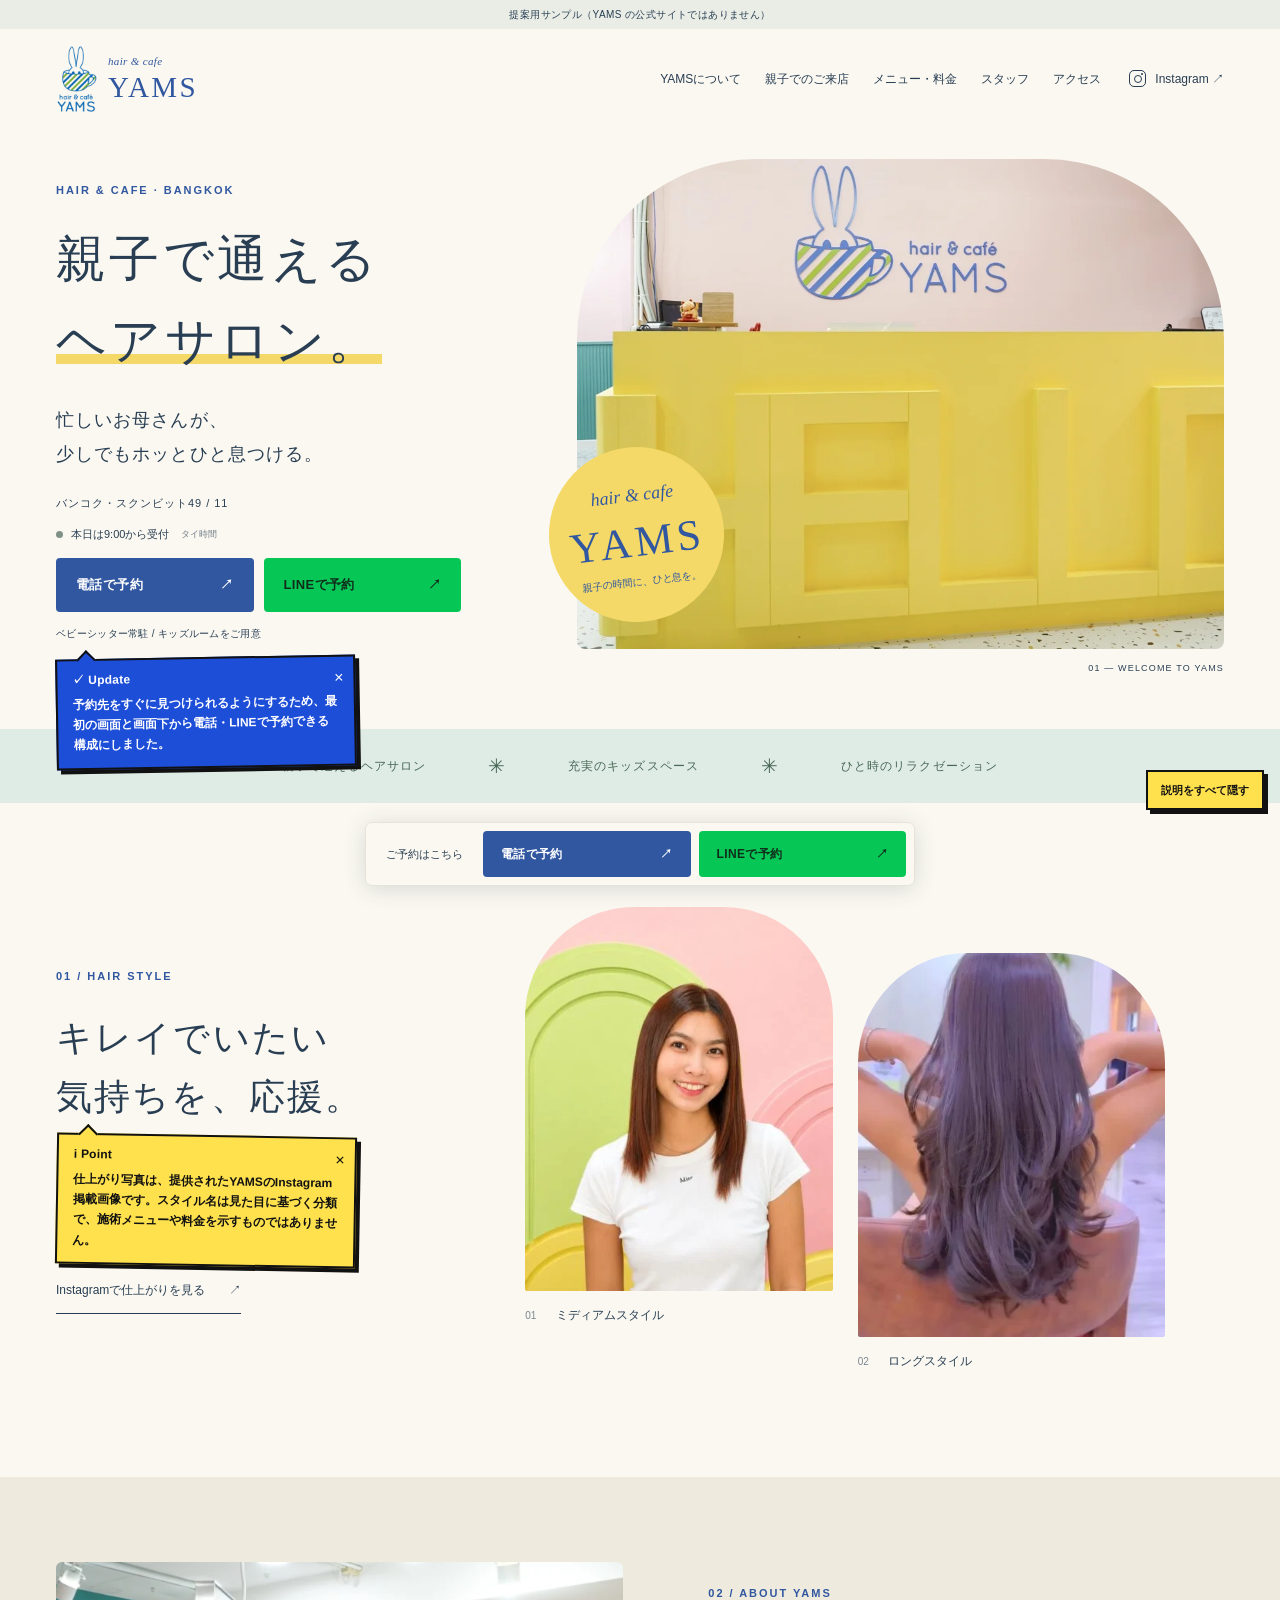
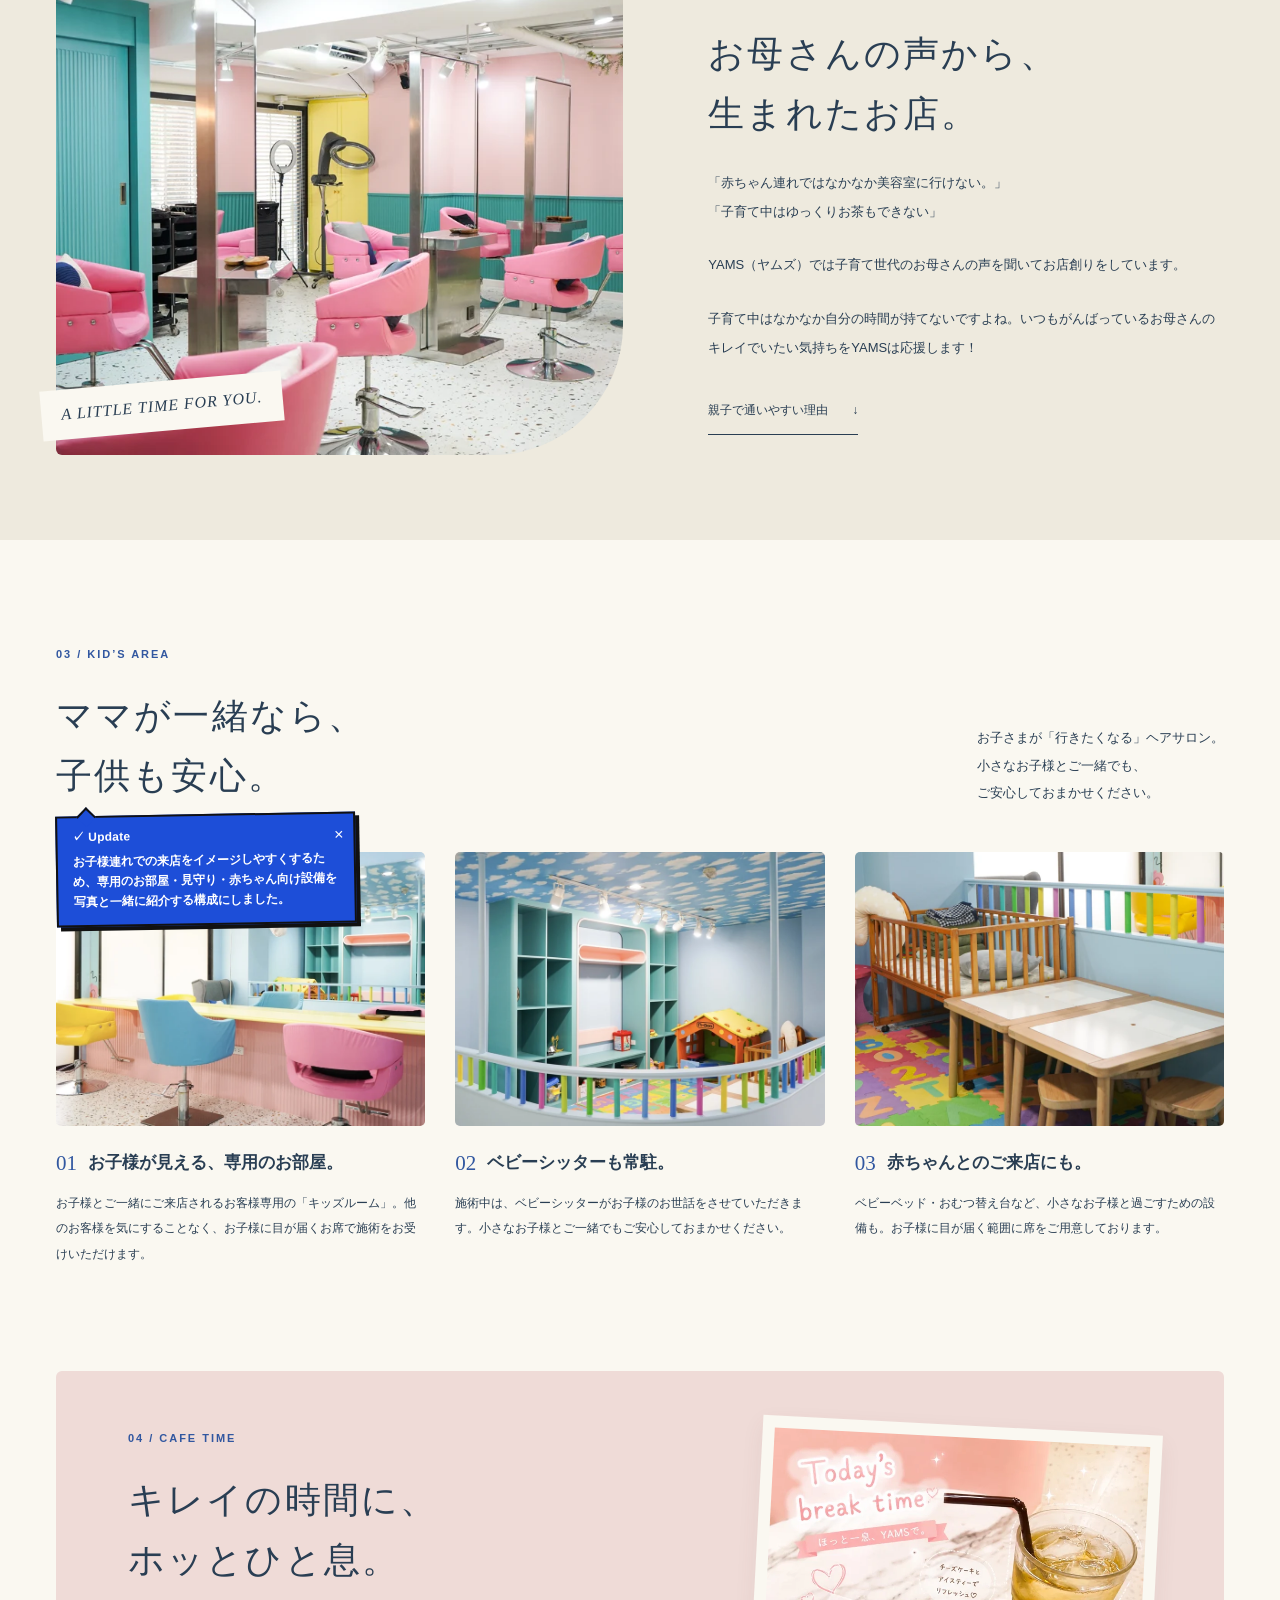
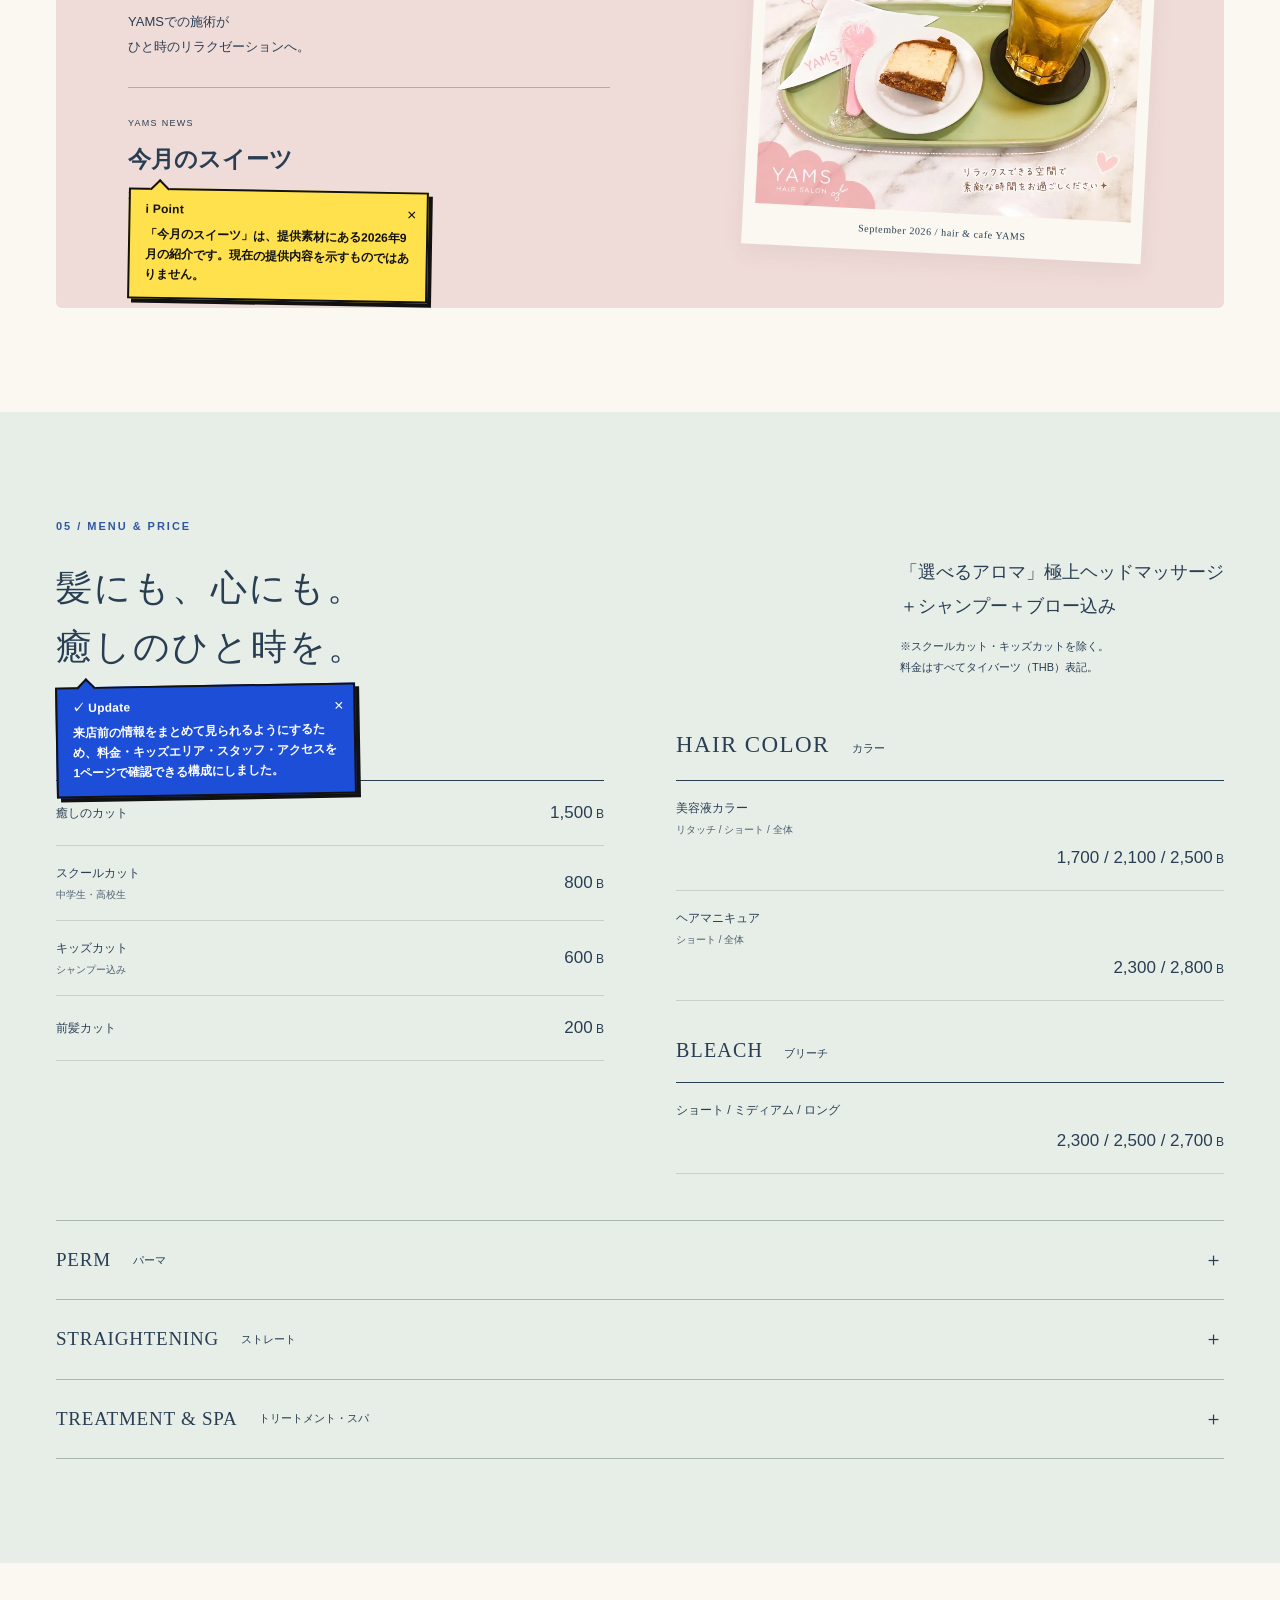
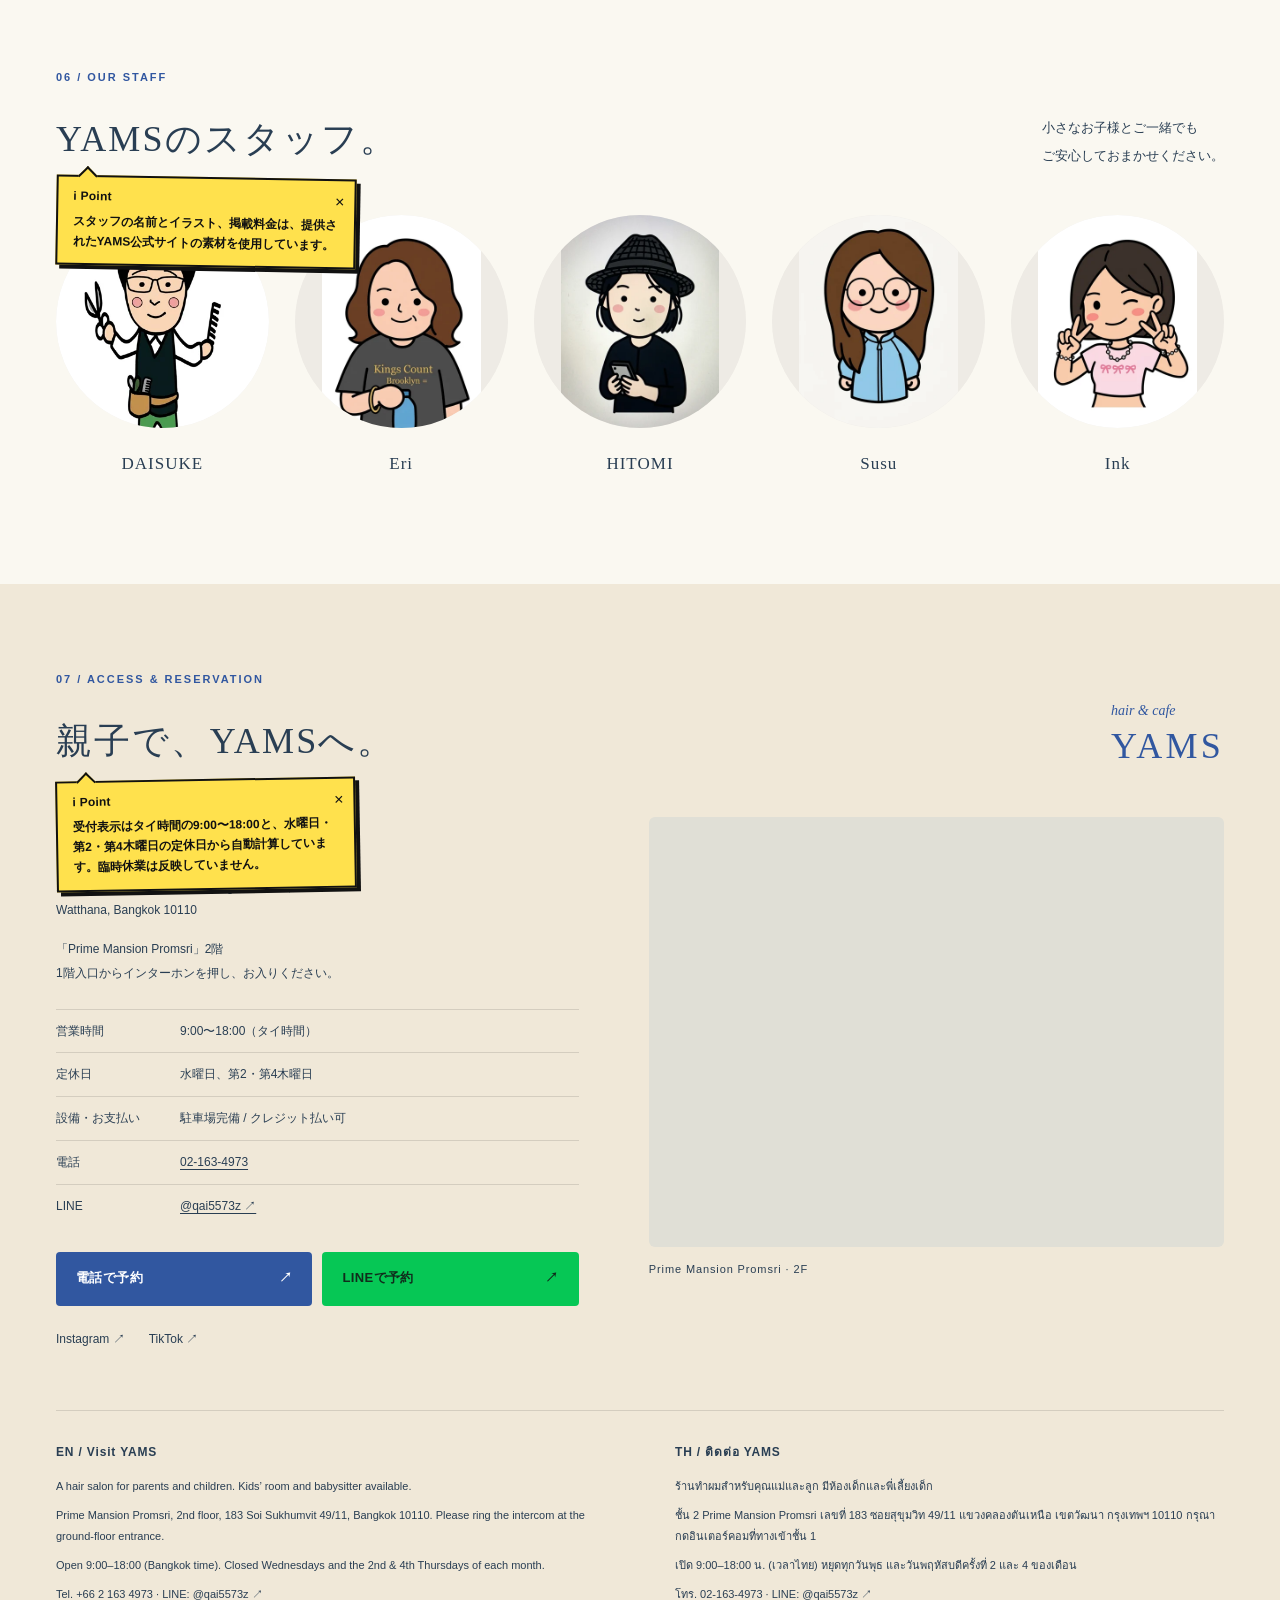
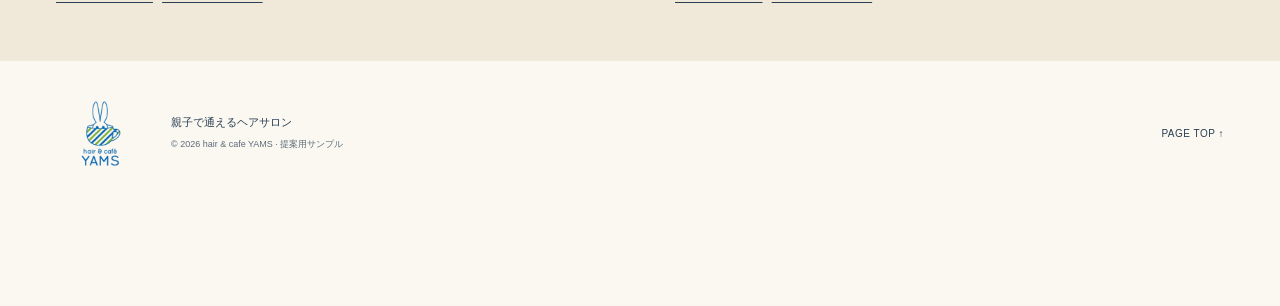
==== yams/index.html @ 8a2b2a79 "サロンサイトのサンプル（BELL・YAMS・Rapi-rabi） Co-Authored-By: Claude Opus 5.5 <noreply@anthropic.com>" ====
<!doctype html>
<html lang="ja">
<head>
  <meta charset="utf-8">
  <meta name="viewport" content="width=device-width, initial-scale=1">
  <meta name="robots" content="noindex, nofollow">
  <meta name="description" content="バンコクの親子で通えるヘアサロン YAMS。キッズルーム、ベビーシッター、ヘアメニューと料金をご紹介する提案用サンプルです。">
  <meta name="theme-color" content="#faf8f1">
  <title>hair & cafe YAMS｜親子で通えるヘアサロン・バンコク</title>
  <link rel="stylesheet" href="css/style.css">
  <script src="js/main.js" defer></script>
  <script type="application/ld+json">
  {"@context":"https://schema.org","@type":"HairSalon","name":"hair & cafe YAMS","url":"https://yamshair.com/","telephone":"+66-2-163-4973","address":{"@type":"PostalAddress","streetAddress":"183 Soi Sukhumvit 49/11","addressLocality":"Khlong Tan Nuea, Watthana","addressRegion":"Bangkok","postalCode":"10110","addressCountry":"TH"},"openingHoursSpecification":[{"@type":"OpeningHoursSpecification","dayOfWeek":["Monday","Tuesday","Thursday","Friday","Saturday","Sunday"],"opens":"09:00","closes":"18:00"}],"description":"親子で通えるヘアサロン。水曜日と第2・第4木曜日は定休日。営業時間はタイ時間。","sameAs":["https://www.instagram.com/yamshair/","https://www.tiktok.com/@yamshair"]}
  </script>
</head>
<body>
  <a class="skip-link" href="#main">本文へスキップ</a>
  <div class="sample-banner">提案用サンプル（YAMS の公式サイトではありません）</div>
  <header class="header wrap">
    <a class="brand" href="#top" aria-label="YAMS ページの先頭へ"><img src="img/logo.webp" alt="" width="120" height="190"><span class="wordmark"><small>hair & cafe</small>YAMS</span></a>
    <nav class="desktop-nav" aria-label="メインナビゲーション">
      <a href="#concept">YAMSについて</a><a href="#kids">親子でのご来店</a><a href="#menu">メニュー・料金</a><a href="#staff">スタッフ</a><a href="#access">アクセス</a>
    </nav>
    <a class="instagram header-social" href="https://www.instagram.com/yamshair/" target="_blank" rel="noopener noreferrer"><span class="ig-icon" aria-hidden="true"></span><span>Instagram ↗</span></a>
    <button class="nav-toggle" type="button" aria-expanded="false" aria-controls="mobile-nav">メニュー <span aria-hidden="true">＋</span></button>
    <nav id="mobile-nav" class="mobile-nav" aria-label="モバイルナビゲーション" hidden>
      <a href="#styles">仕上がり</a><a href="#concept">YAMSについて</a><a href="#kids">親子でのご来店</a><a href="#menu">メニュー・料金</a><a href="#staff">スタッフ</a><a href="#access">アクセス</a>
    </nav>
  </header>
  <main id="main">
    <section id="top" class="hero wrap">
      <div class="hero-copy">
        <p class="eyebrow">HAIR & CAFE · BANGKOK</p>
        <h1>親子で通える<br><span>ヘアサロン。</span></h1>
        <p class="hero-lead">忙しいお母さんが、<br>少しでもホッとひと息つける。</p>
        <p class="hero-location">バンコク・スクンビット49 / 11</p>
        <div class="status" aria-live="polite"><span class="status-dot" aria-hidden="true"></span><span data-status>9:00–18:00（タイ時間）</span><small>タイ時間</small></div>
        <div class="booking hero-booking" id="hero-booking">
          <a class="button phone" href="tel:+6621634973"><span>電話で予約</span><span aria-hidden="true">↗</span></a>
          <a class="button line" href="https://line.me/R/ti/p/%40qai5573z" target="_blank" rel="noopener noreferrer"><span>LINEで予約</span><span aria-hidden="true">↗</span></a>
        </div>
        <p class="hero-small">ベビーシッター常駐 / キッズルームをご用意</p>
      </div>
      <div class="hero-visual">
        <img src="img/hero.webp" alt="黄色いカウンターとピンク、ミント色の店内。hair & cafe YAMSの受付" width="1400" height="764" fetchpriority="high">
        <div class="hero-caption"><span>hair & cafe</span><strong>YAMS</strong><span>親子の時間に、ひと息を。</span></div>
        <span class="photo-index">01 — WELCOME TO YAMS</span>
      </div>
    </section>
    <div class="intro-strip"><span>親子で通えるヘアサロン</span><i aria-hidden="true">✳</i><span>充実のキッズスペース</span><i aria-hidden="true">✳</i><span>ひと時のリラクゼーション</span></div>

    <section id="styles" class="section wrap styles-section">
      <div class="section-intro">
        <p class="eyebrow">01 / HAIR STYLE</p>
        <h2 id="styles-title">キレイでいたい<br>気持ちを、応援。</h2>
        <p>デザインだけではなく、<br>日々の過ごしやすさを考えた<br>ヘアスタイルをご提案いたします。</p>
        <a class="text-link" href="https://www.instagram.com/yamshair/" target="_blank" rel="noopener noreferrer">Instagramで仕上がりを見る <span>↗</span></a>
      </div>
      <div class="style-gallery">
        <figure><img src="img/style-medium.webp" alt="肩下までのストレートヘアの仕上がり" width="400" height="500" loading="lazy"><figcaption><span>01</span> ミディアムスタイル</figcaption></figure>
        <figure><img src="img/style-long.webp" alt="ロングヘアの毛先に動きをつけた仕上がりの後ろ姿" width="400" height="710" loading="lazy"><figcaption><span>02</span> ロングスタイル</figcaption></figure>
      </div>
    </section>

    <section id="concept" class="concept-section">
      <div class="wrap concept-grid">
        <div class="concept-photo"><img src="img/salon.webp" alt="ピンクのセット椅子とミント色の壁が並ぶYAMSの店内" width="850" height="645" loading="lazy"><span class="image-label">A LITTLE TIME FOR YOU.</span></div>
        <div class="concept-copy"><p class="eyebrow">02 / ABOUT YAMS</p><h2 id="concept-title">お母さんの声から、<br>生まれたお店。</h2>
          <p>「赤ちゃん連れではなかなか美容室に行けない。」<br>「子育て中はゆっくりお茶もできない」</p>
          <p>YAMS（ヤムズ）では子育て世代のお母さんの声を聞いてお店創りをしています。</p>
          <p>子育て中はなかなか自分の時間が持てないですよね。いつもがんばっているお母さんのキレイでいたい気持ちをYAMSは応援します！</p>
          <a class="text-link" href="#kids">親子で通いやすい理由 <span>↓</span></a>
        </div>
      </div>
    </section>

    <section id="kids" class="section wrap kids-section">
      <div class="section-heading"><div><p class="eyebrow">03 / KID’S AREA</p><h2 id="kids-title">ママが一緒なら、<br>子供も安心。</h2></div><p>お子さまが「行きたくなる」ヘアサロン。<br>小さなお子様とご一緒でも、<br>ご安心しておまかせください。</p></div>
      <div class="kids-grid">
        <article><img src="img/kids-seat.webp" alt="キッズスペースのすぐそばにある親子専用ルームのセット席" width="860" height="600" loading="lazy"><div class="feature-title"><span>01</span><h3>お子様が見える、専用のお部屋。</h3></div><p>お子様とご一緒にご来店されるお客様専用の「キッズルーム」。他のお客様を気にすることなく、お子様に目が届くお席で施術をお受けいただけます。</p></article>
        <article><img src="img/kids-room.webp" alt="雲柄の天井とカラフルな柵、おもちゃのあるキッズスペース" width="860" height="600" loading="lazy"><div class="feature-title"><span>02</span><h3>ベビーシッターも常駐。</h3></div><p>施術中は、ベビーシッターがお子様のお世話をさせていただきます。小さなお子様とご一緒でもご安心しておまかせください。</p></article>
        <article><img src="img/baby-space.webp" alt="キッズルームに備えられたベビーベッドと子供用テーブル" width="860" height="600" loading="lazy"><div class="feature-title"><span>03</span><h3>赤ちゃんとのご来店にも。</h3></div><p>ベビーベッド・おむつ替え台など、小さなお子様と過ごすための設備も。お子様に目が届く範囲に席をご用意しております。</p></article>
      </div>
    </section>

    <section id="cafe" class="cafe-section wrap">
      <div class="cafe-copy"><p class="eyebrow">04 / CAFE TIME</p><h2>キレイの時間に、<br>ホッとひと息。</h2><p>YAMSでの施術が<br>ひと時のリラクゼーションへ。</p><div class="sweets-heading"><span class="small-label">YAMS NEWS</span><h3 id="sweets-title">今月のスイーツ</h3><p class="source-date">2026年9月の掲載内容</p></div><p>手作りスイーツと、くつろぎの時間。</p></div>
      <figure class="sweets-photo"><img src="img/sweets.webp" alt="YAMSの9月のスイーツ紹介。小さなケーキと冷たいお茶を載せたトレー" width="720" height="720" loading="lazy"><figcaption>September 2026 / hair & cafe YAMS</figcaption></figure>
    </section>

    <section id="menu" class="section menu-section">
      <div class="wrap">
        <div class="section-heading"><div><p class="eyebrow">05 / MENU & PRICE</p><h2 id="menu-title">髪にも、心にも。<br>癒しのひと時を。</h2></div><div class="menu-explanation"><p>「選べるアロマ」極上ヘッドマッサージ<br>＋シャンプー＋ブロー込み</p><small>※スクールカット・キッズカットを除く。<br>料金はすべてタイバーツ（THB）表記。</small></div></div>
        <div class="price-columns">
          <div><h3 class="price-category">CUT <span>カット</span></h3><dl class="price-list"><div><dt>癒しのカット</dt><dd>1,500<span> B</span></dd></div><div><dt>スクールカット<small>中学生・高校生</small></dt><dd>800<span> B</span></dd></div><div><dt>キッズカット<small>シャンプー込み</small></dt><dd>600<span> B</span></dd></div><div><dt>前髪カット</dt><dd>200<span> B</span></dd></div></dl></div>
          <div><h3 class="price-category">HAIR COLOR <span>カラー</span></h3><dl class="price-list"><div><dt>美容液カラー<small>リタッチ / ショート / 全体</small></dt><dd>1,700 / 2,100 / 2,500<span> B</span></dd></div><div><dt>ヘアマニキュア<small>ショート / 全体</small></dt><dd>2,300 / 2,800<span> B</span></dd></div></dl><h3 class="price-category secondary">BLEACH <span>ブリーチ</span></h3><dl class="price-list"><div><dt>ショート / ミディアム / ロング</dt><dd>2,300 / 2,500 / 2,700<span> B</span></dd></div></dl></div>
        </div>
        <div class="menu-details">
          <details><summary>PERM <span>パーマ</span><i aria-hidden="true">＋</i></summary><dl class="price-list"><div><dt>コールドパーマ</dt><dd>3,000〜4,000 B</dd></div><div><dt>ストカール</dt><dd>4,000 B</dd></div><div><dt>デジタルパーマ</dt><dd>4,000 B</dd></div><div><dt>デジタルストカール</dt><dd>6,000 B</dd></div></dl></details>
          <details><summary>STRAIGHTENING <span>ストレート</span><i aria-hidden="true">＋</i></summary><dl class="price-list"><div><dt>ストレートパーマ（リタッチ）</dt><dd>3,000 B</dd></div><div><dt>ストレートパーマ（ショート）</dt><dd>3,500 B</dd></div><div><dt>ストレートパーマ（ミディアム・ロング）</dt><dd>4,000 B</dd></div><div><dt>ケラチントリートメント</dt><dd>3,500〜4,500 B</dd></div></dl></details>
          <details><summary>TREATMENT & SPA <span>トリートメント・スパ</span><i aria-hidden="true">＋</i></summary><dl class="price-list"><div><dt>クイックトリートメント</dt><dd>600 B</dd></div><div><dt>システムトリートメント</dt><dd>1,000〜2,000 B</dd></div><div><dt>クイックスパ</dt><dd>600 B</dd></div></dl></details>
        </div>
      </div>
    </section>

    <section id="staff" class="section wrap staff-section"><div class="section-heading"><div><p class="eyebrow">06 / OUR STAFF</p><h2>YAMSのスタッフ。</h2></div><p>小さなお子様とご一緒でも<br>ご安心しておまかせください。</p></div><div class="staff-grid">
      <figure><img src="img/daisuke.webp" alt="DAISUKEの紹介イラスト" width="360" height="360" loading="lazy"><figcaption>DAISUKE</figcaption></figure>
      <figure><img src="img/eri.webp" alt="Eriの紹介イラスト" width="360" height="482" loading="lazy"><figcaption>Eri</figcaption></figure>
      <figure><img src="img/hitomi.webp" alt="HITOMIの紹介イラスト" width="360" height="482" loading="lazy"><figcaption>HITOMI</figcaption></figure>
      <figure><img src="img/susu.webp" alt="Susuの紹介イラスト" width="360" height="482" loading="lazy"><figcaption>Susu</figcaption></figure>
      <figure><img src="img/ink.webp" alt="Inkの紹介イラスト" width="360" height="482" loading="lazy"><figcaption>Ink</figcaption></figure>
    </div></section>

    <section id="access" class="access-section"><div class="wrap">
      <div class="section-heading"><div><p class="eyebrow">07 / ACCESS & RESERVATION</p><h2 id="access-title">親子で、YAMSへ。</h2></div><span class="access-mark">hair & cafe<br><strong>YAMS</strong></span></div>
      <div class="access-grid"><div class="access-info"><h3>hair & cafe YAMS</h3><p>183 Soi Sukhumvit 49/11, Khlong Tan Nuea,<br>Watthana, Bangkok 10110</p><p class="directions">「Prime Mansion Promsri」2階<br>1階入口からインターホンを押し、お入りください。</p><dl class="business-info"><div><dt>営業時間</dt><dd>9:00〜18:00（タイ時間）</dd></div><div><dt>定休日</dt><dd>水曜日、第2・第4木曜日</dd></div><div><dt>設備・お支払い</dt><dd>駐車場完備 / クレジット払い可</dd></div><div><dt>電話</dt><dd><a href="tel:+6621634973">02-163-4973</a></dd></div><div><dt>LINE</dt><dd><a href="https://line.me/R/ti/p/%40qai5573z" target="_blank" rel="noopener noreferrer">@qai5573z ↗</a></dd></div></dl><div class="booking"><a class="button phone" href="tel:+6621634973">電話で予約 <span aria-hidden="true">↗</span></a><a class="button line" href="https://line.me/R/ti/p/%40qai5573z" target="_blank" rel="noopener noreferrer">LINEで予約 <span aria-hidden="true">↗</span></a></div><div class="social-links"><a href="https://www.instagram.com/yamshair/" target="_blank" rel="noopener noreferrer">Instagram ↗</a><a href="https://www.tiktok.com/@yamshair" target="_blank" rel="noopener noreferrer">TikTok ↗</a></div></div>
      <div class="map-container"><iframe title="Google マップ：hair & cafe YAMS の所在地" src="https://www.google.com/maps?q=hair%20%26%20cafe%20YAMS%20183%20Sukhumvit%2049%2F11%20Bangkok&output=embed" loading="lazy" referrerpolicy="no-referrer-when-downgrade" allowfullscreen></iframe><p>Prime Mansion Promsri · 2F</p></div></div>
      <div class="language-grid"><section lang="en"><h3>EN / Visit YAMS</h3><p>A hair salon for parents and children. Kids’ room and babysitter available.</p><p>Prime Mansion Promsri, 2nd floor, 183 Soi Sukhumvit 49/11, Bangkok 10110. Please ring the intercom at the ground-floor entrance.</p><p>Open 9:00–18:00 (Bangkok time). Closed Wednesdays and the 2nd & 4th Thursdays of each month.</p><p><a href="tel:+6621634973">Tel. +66 2 163 4973</a> · <a href="https://line.me/R/ti/p/%40qai5573z" target="_blank" rel="noopener noreferrer">LINE: @qai5573z ↗</a></p></section><section lang="th"><h3>TH / ติดต่อ YAMS</h3><p>ร้านทำผมสำหรับคุณแม่และลูก มีห้องเด็กและพี่เลี้ยงเด็ก</p><p>ชั้น 2 Prime Mansion Promsri เลขที่ 183 ซอยสุขุมวิท 49/11 แขวงคลองตันเหนือ เขตวัฒนา กรุงเทพฯ 10110 กรุณากดอินเตอร์คอมที่ทางเข้าชั้น 1</p><p>เปิด 9:00–18:00 น. (เวลาไทย) หยุดทุกวันพุธ และวันพฤหัสบดีครั้งที่ 2 และ 4 ของเดือน</p><p><a href="tel:+6621634973">โทร. 02-163-4973</a> · <a href="https://line.me/R/ti/p/%40qai5573z" target="_blank" rel="noopener noreferrer">LINE: @qai5573z ↗</a></p></section></div>
    </div></section>
  </main>
  <footer class="footer wrap"><a href="#top" aria-label="ページの先頭へ"><img src="img/logo.webp" alt="hair & cafe YAMS" width="105" height="65"></a><p>親子で通えるヘアサロン<br><small>© 2026 hair & cafe YAMS · 提案用サンプル</small></p><a class="back-top" href="#top">PAGE TOP ↑</a></footer>
  <aside class="fixed-booking" aria-label="いつでも予約"><span class="fixed-label">ご予約はこちら</span><a class="button phone" href="tel:+6621634973">電話で予約 <span aria-hidden="true">↗</span></a><a class="button line" href="https://line.me/R/ti/p/%40qai5573z" target="_blank" rel="noopener noreferrer">LINEで予約 <span aria-hidden="true">↗</span></a></aside>
  <script src="js/notes.js"></script>
</body>
</html>
---- yams/css/style.css ----
:root{--paper:#faf8f1;--ink:#293e53;--blue:#3157a0;--yellow:#f4d968;--mint:#dfece5;--pink:#efdbd7;--line:#06C755;--rule:#d7d8ce;--serif:"Yu Mincho","Hiragino Mincho ProN",Georgia,serif;--sans:"Hiragino Kaku Gothic ProN","Yu Gothic",Meiryo,Arial,sans-serif}
*{box-sizing:border-box}html{scroll-behavior:smooth;scroll-padding-top:24px}body{margin:0;background:var(--paper);color:var(--ink);font-family:var(--sans);font-size:14px;line-height:1.9;-webkit-font-smoothing:antialiased}body,button,a{-webkit-tap-highlight-color:transparent}button,input{font:inherit}button,a{touch-action:manipulation}a{color:inherit;text-decoration:none}button{color:inherit}img{display:block;max-width:100%;height:auto}figure,p,h1,h2,h3,dl,dd{margin:0}button{cursor:pointer}a,button,summary{outline-offset:5px}a:focus-visible,button:focus-visible,summary:focus-visible{outline:3px solid var(--blue)}[hidden]{display:none!important}.wrap{width:min(1200px,calc(100% - 112px));margin-inline:auto}.section{padding-block:104px}.eyebrow{color:var(--blue);font-family:Arial,sans-serif;font-size:11px;font-weight:700;letter-spacing:.18em;margin-bottom:22px}h1,h2{font-family:var(--serif);font-weight:500}h2{font-size:36px;line-height:1.65;letter-spacing:.06em}h3{font-weight:600}.sample-banner{padding:5px 12px;text-align:center;background:#e9ede6;font-size:10px;letter-spacing:.04em}.header{height:100px;display:flex;align-items:center;gap:28px;position:relative;z-index:5}.brand{margin-right:auto}.brand img{object-fit:contain;width:115px;height:72px}.desktop-nav{display:flex;gap:24px;font-size:12px}.desktop-nav a:hover,.social-links a:hover{color:var(--blue);text-decoration:underline;text-underline-offset:5px}.instagram{display:flex;align-items:center;gap:9px;font-family:Arial,sans-serif;font-size:12px}.ig-icon{display:inline-block;width:17px;height:17px;border:1.5px solid;border-radius:5px;position:relative}.ig-icon:before{content:"";position:absolute;width:6px;height:6px;border:1.4px solid;border-radius:50%;left:4px;top:4px}.ig-icon:after{content:"";position:absolute;width:2px;height:2px;background:currentColor;border-radius:50%;right:2px;top:2px}.nav-toggle{display:none}.hero{display:grid;grid-template-columns:.85fr 1.15fr;align-items:center;gap:42px;padding-block:30px 65px;position:relative}.hero .eyebrow{margin-bottom:18px}.hero h1{font-size:clamp(38px,3.9vw,56px);line-height:1.65;letter-spacing:.07em}.hero h1 span{position:relative;z-index:0}.hero h1 span:after{content:"";position:absolute;background:var(--yellow);height:10px;left:0;right:0;bottom:5px;z-index:-1}.hero-lead{font-family:var(--serif);font-size:18px;letter-spacing:.06em;line-height:1.9;margin-top:19px}.hero-location{font-size:11px;margin:22px 0 9px;letter-spacing:.09em}.status{display:flex;align-items:center;gap:8px;font-size:11px;min-height:23px}.status small{opacity:.65;margin-left:4px}.status-dot{width:7px;height:7px;border-radius:50%;background:#809288;flex-shrink:0}.status[data-open="true"] .status-dot{background:#13853e}.booking{display:flex;gap:10px}.hero-booking{margin-top:12px;max-width:405px}.button{display:flex;align-items:center;justify-content:space-between;gap:14px;min-height:54px;padding:12px 20px;font-size:13px;font-weight:700;letter-spacing:.03em;border-radius:4px;transition:filter .15s,transform .15s;flex:1;white-space:nowrap}.button:hover{filter:brightness(.94);transform:translateY(-2px)}.phone{background:var(--blue);color:#fff}.line{background:#06C755;color:#102d1c}.hero-small{font-size:10px;margin-top:12px;letter-spacing:.03em}.hero-visual{position:relative;align-self:stretch;min-height:490px;margin-bottom:15px}.hero-visual>img{width:100%;height:100%;object-fit:cover;object-position:53% 50%;border-radius:180px 180px 8px 8px;position:absolute}.hero-caption{position:absolute;bottom:27px;left:-28px;background:var(--yellow);width:175px;height:175px;border-radius:50%;display:flex;flex-direction:column;align-items:center;justify-content:center;transform:rotate(-7deg);color:var(--blue)}.hero-caption>span:first-child{font-family:Georgia,serif;font-style:italic;font-size:18px}.hero-caption strong{font-family:Georgia,serif;font-weight:400;font-size:43px;line-height:1.4;letter-spacing:.09em}.hero-caption>span:last-child{font-size:10px}.photo-index{position:absolute;bottom:-28px;right:0;font-size:9px;letter-spacing:.13em}.intro-strip{background:var(--mint);padding:18px 24px;display:flex;justify-content:center;align-items:center;gap:62px;color:#496857;font-size:12px;letter-spacing:.09em}.intro-strip i{font-size:20px;font-style:normal}.styles-section{display:grid;grid-template-columns:.8fr 1.4fr;gap:70px;align-items:center}.section-intro>p:not(.eyebrow){margin-top:24px;line-height:2.15}.text-link{display:inline-flex;gap:24px;align-items:center;padding:12px 0;border-bottom:1px solid var(--ink);font-size:12px;margin-top:25px}.text-link span{margin-left:auto}.text-link:hover{color:var(--blue)}.style-gallery{display:grid;grid-template-columns:1fr 1fr;gap:25px;max-width:640px}.style-gallery figure:nth-child(2){padding-top:46px}.style-gallery img{aspect-ratio:4/5;object-fit:cover;width:100%;border-radius:110px 110px 2px 2px}.style-gallery figure:nth-child(2) img{object-position:center 60%}.style-gallery figcaption{font-size:12px;margin-top:13px}.style-gallery figcaption span{font-size:10px;margin-right:16px;opacity:.6}.concept-section{background:#eeeade;padding-block:85px}.concept-grid{display:grid;grid-template-columns:1.1fr 1fr;gap:85px;align-items:center}.concept-photo{position:relative}.concept-photo img{width:100%;aspect-ratio:1.15;object-fit:cover;border-radius:6px 6px 130px 6px}.image-label{position:absolute;bottom:24px;left:-15px;background:var(--paper);padding:10px 20px;font-family:Georgia,serif;font-style:italic;font-size:16px;letter-spacing:.06em;transform:rotate(-5deg)}.concept-copy>p:not(.eyebrow){margin-top:25px;font-size:13px;line-height:2.2}.section-heading{display:flex;align-items:flex-end;justify-content:space-between;gap:30px;margin-bottom:46px}.section-heading>p{font-size:13px;line-height:2.1}.kids-grid{display:grid;grid-template-columns:repeat(3,1fr);gap:30px}.kids-grid img{width:100%;aspect-ratio:1.35;object-fit:cover;border-radius:5px}.feature-title{display:flex;align-items:flex-start;gap:11px;margin-top:22px;margin-bottom:12px}.feature-title>span{font-family:Georgia,serif;color:var(--blue);font-size:21px;line-height:1.5}.feature-title h3{font-family:var(--serif);font-size:17px;line-height:1.8}.kids-grid article>p{font-size:12px;line-height:2.1}.cafe-section{display:grid;grid-template-columns:1fr 1fr;gap:60px;background:var(--pink);padding:54px 72px;align-items:center;border-radius:6px;margin-bottom:104px;position:relative}.cafe-copy>p:not(.eyebrow){margin-top:20px;font-size:13px}.sweets-heading{border-top:1px solid #baa7a5;margin-top:28px;padding-top:20px}.small-label{font-size:9px;letter-spacing:.14em}.sweets-heading h3{font-family:var(--serif);font-size:23px;margin:3px 0}.source-date{font-size:11px}.sweets-photo{transform:rotate(3deg);padding:12px;background:var(--paper);box-shadow:0 8px 22px #66404012;max-width:400px;justify-self:end}.sweets-photo img{width:100%}.sweets-photo figcaption{font-family:Georgia,serif;font-size:10px;text-align:center;letter-spacing:.06em;padding-top:10px}.menu-section{background:#e7eee8}.menu-explanation{max-width:390px}.menu-explanation p{font-family:var(--serif);font-size:18px;line-height:1.9}.menu-explanation small{display:block;margin-top:12px;font-size:11px;line-height:1.9}.price-columns{display:grid;grid-template-columns:1fr 1fr;gap:72px}.price-category{font-family:Georgia,serif;font-size:23px;font-weight:400;padding-bottom:13px;border-bottom:1px solid var(--ink);letter-spacing:.06em}.price-category>span{font-family:var(--sans);font-size:11px;letter-spacing:0;margin-left:15px}.price-category.secondary{margin-top:30px;font-size:20px}.price-list>div{display:flex;align-items:center;justify-content:space-between;gap:20px;border-bottom:1px solid #c8d1c9;padding:16px 0}.price-list dt{font-size:12px}.price-list dt small{display:block;font-size:10px;opacity:.8}.price-list dd{font-family:Georgia,var(--sans);font-size:17px;white-space:nowrap}.price-list dd>span{font-size:12px}.price-columns>div:nth-child(2) .price-list>div{align-items:flex-start;flex-direction:column;gap:3px}.price-columns>div:nth-child(2) .price-list dd{align-self:flex-end}.menu-details{margin-top:46px;display:grid;grid-template-columns:1fr;gap:0}.menu-details details{border-bottom:1px solid #a7b5aa}.menu-details details:first-child{border-top:1px solid #a7b5aa}.menu-details summary{padding:21px 0;display:flex;gap:22px;align-items:center;cursor:pointer;font-family:Georgia,serif;font-size:19px;list-style:none;letter-spacing:.04em}.menu-details summary::-webkit-details-marker{display:none}.menu-details summary>span{font-family:var(--sans);font-size:11px;letter-spacing:0}.menu-details summary i{font-family:var(--sans);font-style:normal;margin-left:auto;transition:transform .2s}.menu-details details[open] summary i{transform:rotate(45deg)}.menu-details .price-list{padding:0 15px 24px;max-width:800px}.staff-grid{display:grid;grid-template-columns:repeat(5,1fr);gap:26px}.staff-grid img{width:100%;aspect-ratio:1;object-fit:contain;background:#eeebe5;border-radius:50%}.staff-grid figcaption{text-align:center;font-family:Georgia,serif;letter-spacing:.06em;font-size:17px;margin-top:20px}.access-section{background:#f0e8d8;padding:85px 0 56px}.access-mark{font-family:Georgia,serif;font-style:italic;line-height:1.4;color:var(--blue)}.access-mark strong{font-style:normal;font-size:36px;font-weight:400;letter-spacing:.09em}.access-grid{display:grid;grid-template-columns:1fr 1.1fr;gap:70px}.access-info>h3{font-family:Georgia,serif;font-size:23px;font-weight:400;letter-spacing:.04em}.access-info>p{font-size:12px;margin-top:15px}.directions{line-height:2}.business-info{margin:24px 0}.business-info>div{display:grid;grid-template-columns:112px 1fr;gap:12px;padding:10px 0;border-top:1px solid #d4cdbf;font-size:12px}.business-info dt{font-weight:500}.business-info a{text-decoration:underline;text-underline-offset:3px}.social-links{display:flex;gap:24px;font-size:12px;margin-top:22px}.map-container{min-width:0}.map-container iframe{border:0;width:100%;height:430px;background:#e0dfd6;border-radius:6px;display:block}.map-container>p{font-size:11px;letter-spacing:.08em;margin-top:12px}.language-grid{display:grid;grid-template-columns:1fr 1fr;gap:70px;margin-top:60px;border-top:1px solid #d4cdbf;padding-top:30px}.language-grid h3{font-size:12px;letter-spacing:.07em;margin-bottom:12px}.language-grid p{font-size:11px;line-height:1.9;margin-top:8px}.language-grid a{text-decoration:underline;text-underline-offset:4px}.footer{display:flex;align-items:center;gap:25px;padding-block:40px 140px}.footer img{width:90px;height:65px;object-fit:contain}.footer p{font-size:11px}.footer small{font-size:9px;opacity:.75}.back-top{margin-left:auto;font-size:10px;letter-spacing:.05em}.fixed-booking{position:fixed;bottom:14px;left:50%;transform:translateX(-50%);width:min(550px,calc(100% - 32px));display:flex;align-items:center;gap:8px;padding:8px;background:var(--paper);box-shadow:0 3px 22px #233b4529;border:1px solid #e5e3da;border-radius:7px;z-index:30}.fixed-label{font-size:11px;padding:0 12px;white-space:nowrap}.fixed-booking .button{min-height:46px;padding:10px 18px;font-size:12px}.skip-link{position:fixed;top:-80px;left:16px;padding:8px 16px;background:#fff;z-index:100}.skip-link:focus{top:12px}.mobile-nav{position:absolute;top:100%;right:0;left:0;padding:14px 20px;background:var(--paper);border:1px solid var(--rule);box-shadow:0 8px 16px #293e5315;display:grid;grid-template-columns:1fr 1fr;gap:12px;font-size:12px}
@media(min-width:1600px){.hero{gap:65px}.hero-visual{min-height:530px}.hero h1{font-size:56px}}
@media(max-width:1100px){.wrap{width:calc(100% - 72px)}.desktop-nav{gap:15px;font-size:11px}.header{gap:20px}.header-social>span:last-child{display:none}.hero{gap:30px;grid-template-columns:1fr 1fr}.hero h1{font-size:41px}.hero-visual{min-height:490px}.hero-caption{width:145px;height:145px;left:-15px}.hero-caption strong{font-size:36px}.styles-section{gap:35px;grid-template-columns:1fr 1.5fr}h2{font-size:31px}.concept-grid{gap:45px}.kids-grid{gap:22px}.feature-title h3{font-size:15px}.price-columns{gap:40px}.access-grid,.language-grid{gap:40px}.intro-strip{gap:35px}.cafe-section{padding:45px;gap:40px}}
@media(max-width:800px){.wrap{width:calc(100% - 48px)}.desktop-nav{display:none}.header-social{margin-left:auto}.header-social>span:last-child{display:inline}.nav-toggle{display:flex;align-items:center;gap:12px;border:1px solid var(--rule);background:transparent;border-radius:3px;padding:7px 12px;font-size:11px;min-height:42px}.brand{margin-right:0}.header{height:88px;gap:20px}.hero h1{font-size:34px}.hero{padding-top:20px;gap:26px}.hero-visual{min-height:470px}.hero-lead{font-size:16px}.hero .button{font-size:11px;padding-inline:12px}.hero-small{font-size:9px;letter-spacing:0}.hero-location{font-size:10px}.hero-caption{width:130px;height:130px;bottom:36px}.hero-caption>span:last-child{font-size:8px}.hero-caption strong{font-size:30px}.hero .eyebrow{font-size:9px}.section{padding-block:76px}h2{font-size:28px}.intro-strip{font-size:10px;gap:22px}.styles-section{gap:28px}.style-gallery{gap:15px}.style-gallery figcaption{font-size:10px}.style-gallery figcaption span{margin-right:5px}.concept-grid{gap:35px}.concept-section{padding-block:60px}.concept-copy>p:not(.eyebrow){font-size:12px;margin-top:18px}.section-heading{gap:25px}.section-heading>p{font-size:12px}.feature-title{gap:8px}.feature-title h3{font-size:14px}.kids-grid{gap:18px}.kids-grid article>p{font-size:11px}.cafe-section{padding:36px;gap:32px;margin-bottom:76px}.sweets-heading h3{font-size:21px}.menu-explanation p{font-size:15px}.menu-explanation small{font-size:10px}.price-columns{gap:30px}.price-category{font-size:20px}.price-category>span{font-size:10px}.price-list dd{font-size:16px}.staff-grid{gap:18px}.staff-grid figcaption{font-size:14px}.access-grid{gap:30px;grid-template-columns:1fr 1fr}.access-grid .booking{flex-direction:column}.business-info>div{grid-template-columns:90px 1fr;font-size:11px}.map-container iframe{height:450px}.language-grid{gap:32px}}
@media(max-width:600px){.wrap{width:calc(100% - 40px)}.sample-banner{font-size:9px;padding-block:5px}.header{height:78px;gap:16px}.brand img{width:94px;height:58px}.header-social{font-size:10px;gap:6px}.nav-toggle{font-size:10px;padding:7px 9px;gap:5px}.hero{display:flex;flex-direction:column;gap:24px;padding-top:17px;padding-bottom:46px;align-items:stretch}.hero .eyebrow{font-size:10px;margin-bottom:10px}.hero h1{font-size:38px;line-height:1.55;letter-spacing:.06em}.hero-lead{font-size:15px;line-height:1.8;margin-top:12px}.hero-lead br{display:none}.hero-location{margin-top:15px;margin-bottom:5px;font-size:10px}.hero-booking{max-width:none;margin-top:9px;gap:8px}.hero .button{min-height:50px;font-size:13px;padding-inline:18px}.hero-small{font-size:10px;margin-top:8px}.hero-visual{min-height:285px;margin:0 0 12px 12px}.hero-visual>img{border-radius:110px 110px 5px 5px;object-position:55% 55%}.hero-caption{left:-11px;width:120px;height:120px;bottom:15px}.hero-caption>span:first-child{font-size:15px}.photo-index{font-size:8px;bottom:-25px}.intro-strip{gap:13px;padding:14px 12px;font-size:9px;letter-spacing:0;flex-wrap:wrap}.intro-strip i{font-size:13px}.intro-strip span:last-child,.intro-strip i:nth-last-child(2){display:none}.section{padding-block:58px}.eyebrow{font-size:10px;margin-bottom:16px}h2{font-size:29px;line-height:1.7}.styles-section{display:block}.section-intro>p:not(.eyebrow){margin-top:18px;font-size:12px}.section-intro>p:not(.eyebrow) br{display:none}.text-link{margin-top:18px;font-size:11px}.style-gallery{margin-top:28px;gap:18px;max-width:400px;margin-inline:auto}.style-gallery figure:nth-child(2){padding-top:30px}.style-gallery img{border-radius:80px 80px 3px 3px}.style-gallery figcaption{font-size:10px;white-space:nowrap}.concept-grid{display:flex;flex-direction:column;gap:37px}.concept-photo{width:100%}.concept-photo img{aspect-ratio:1.35;border-bottom-right-radius:90px}.image-label{font-size:13px;bottom:18px;left:-8px;padding:8px 15px}.concept-copy{width:100%}.concept-copy>p:not(.eyebrow){font-size:12px;line-height:2.1}.section-heading{display:block;margin-bottom:30px}.section-heading>p{margin-top:22px;font-size:12px}.kids-grid{grid-template-columns:1fr;gap:33px}.kids-grid img{aspect-ratio:1.65}.feature-title{margin-top:17px;margin-bottom:10px;gap:13px}.feature-title h3{font-size:18px}.kids-grid article>p{font-size:12px}.cafe-section{grid-template-columns:1fr;gap:30px;padding:32px 25px;margin-bottom:58px}.cafe-copy>p:not(.eyebrow){font-size:12px;margin-top:16px}.sweets-heading{margin-top:23px;padding-top:15px}.sweets-photo{max-width:300px;width:100%;justify-self:center;padding:10px}.menu-explanation{margin-top:24px}.menu-explanation p{font-size:16px}.menu-explanation small{font-size:10px}.price-columns{grid-template-columns:1fr;gap:32px}.price-category{font-size:22px}.price-list>div{padding:14px 0}.price-list dd{font-size:18px}.price-list dt{font-size:12px}.price-columns>div:nth-child(2) .price-list>div{gap:5px}.menu-details{margin-top:32px}.menu-details summary{font-size:16px;gap:12px;padding-block:20px}.menu-details summary>span{font-size:9px;max-width:125px}.menu-details .price-list{padding-inline:0}.menu-details .price-list>div{gap:14px}.menu-details .price-list dt{font-size:11px}.menu-details .price-list dd{font-size:15px}.staff-grid{grid-template-columns:repeat(3,1fr);gap:25px 16px}.staff-grid figcaption{margin-top:12px;font-size:13px}.staff-grid figure:nth-child(4){grid-column:1}.access-section{padding-block:56px 40px}.access-section .section-heading{display:flex;align-items:center}.access-mark{font-size:11px}.access-mark strong{font-size:27px}.access-grid{grid-template-columns:1fr;gap:32px}.access-info>h3{font-size:22px}.business-info>div{font-size:12px;grid-template-columns:100px 1fr}.access-grid .booking{flex-direction:row}.access-grid .button{font-size:12px;padding-inline:15px}.map-container iframe{height:310px}.language-grid{grid-template-columns:1fr;gap:28px;margin-top:35px;padding-top:25px}.language-grid p{font-size:12px}.footer{gap:15px;flex-wrap:wrap;padding-block:30px 140px}.footer img{width:75px;height:60px}.footer p{font-size:10px}.footer small{font-size:8px}.back-top{width:100%;text-align:right}.fixed-booking{width:100%;bottom:0;padding:9px 16px calc(9px + env(safe-area-inset-bottom));border-radius:0;border-inline:0;gap:10px}.fixed-label{display:none}.fixed-booking .button{font-size:13px;min-height:46px;padding-inline:18px}}
@media(prefers-reduced-motion:reduce){html{scroll-behavior:auto}*,*:before,*:after{animation:none!important;transition:none!important}}
@media print{.fixed-booking,.nav-toggle,.hero-booking,.sample-banner{display:none}body{background:#fff}.wrap{width:100%}.section{padding-block:30px}details{break-inside:avoid}.footer{padding-bottom:20px}}
/* Pair the original vertical rabbit logo with a readable wordmark. */
.brand{display:flex;align-items:center;gap:10px}.brand img{width:42px;height:67px}.wordmark{font-family:Georgia,serif;font-size:29px;line-height:1.05;letter-spacing:.08em;color:var(--blue)}.wordmark small{display:block;font-size:11px;font-style:italic;letter-spacing:.03em;margin-bottom:5px}
@media(max-width:600px){.brand{gap:7px}.brand img{width:32px;height:51px}.wordmark{font-size:24px}.wordmark small{font-size:9px}.header{gap:13px}}
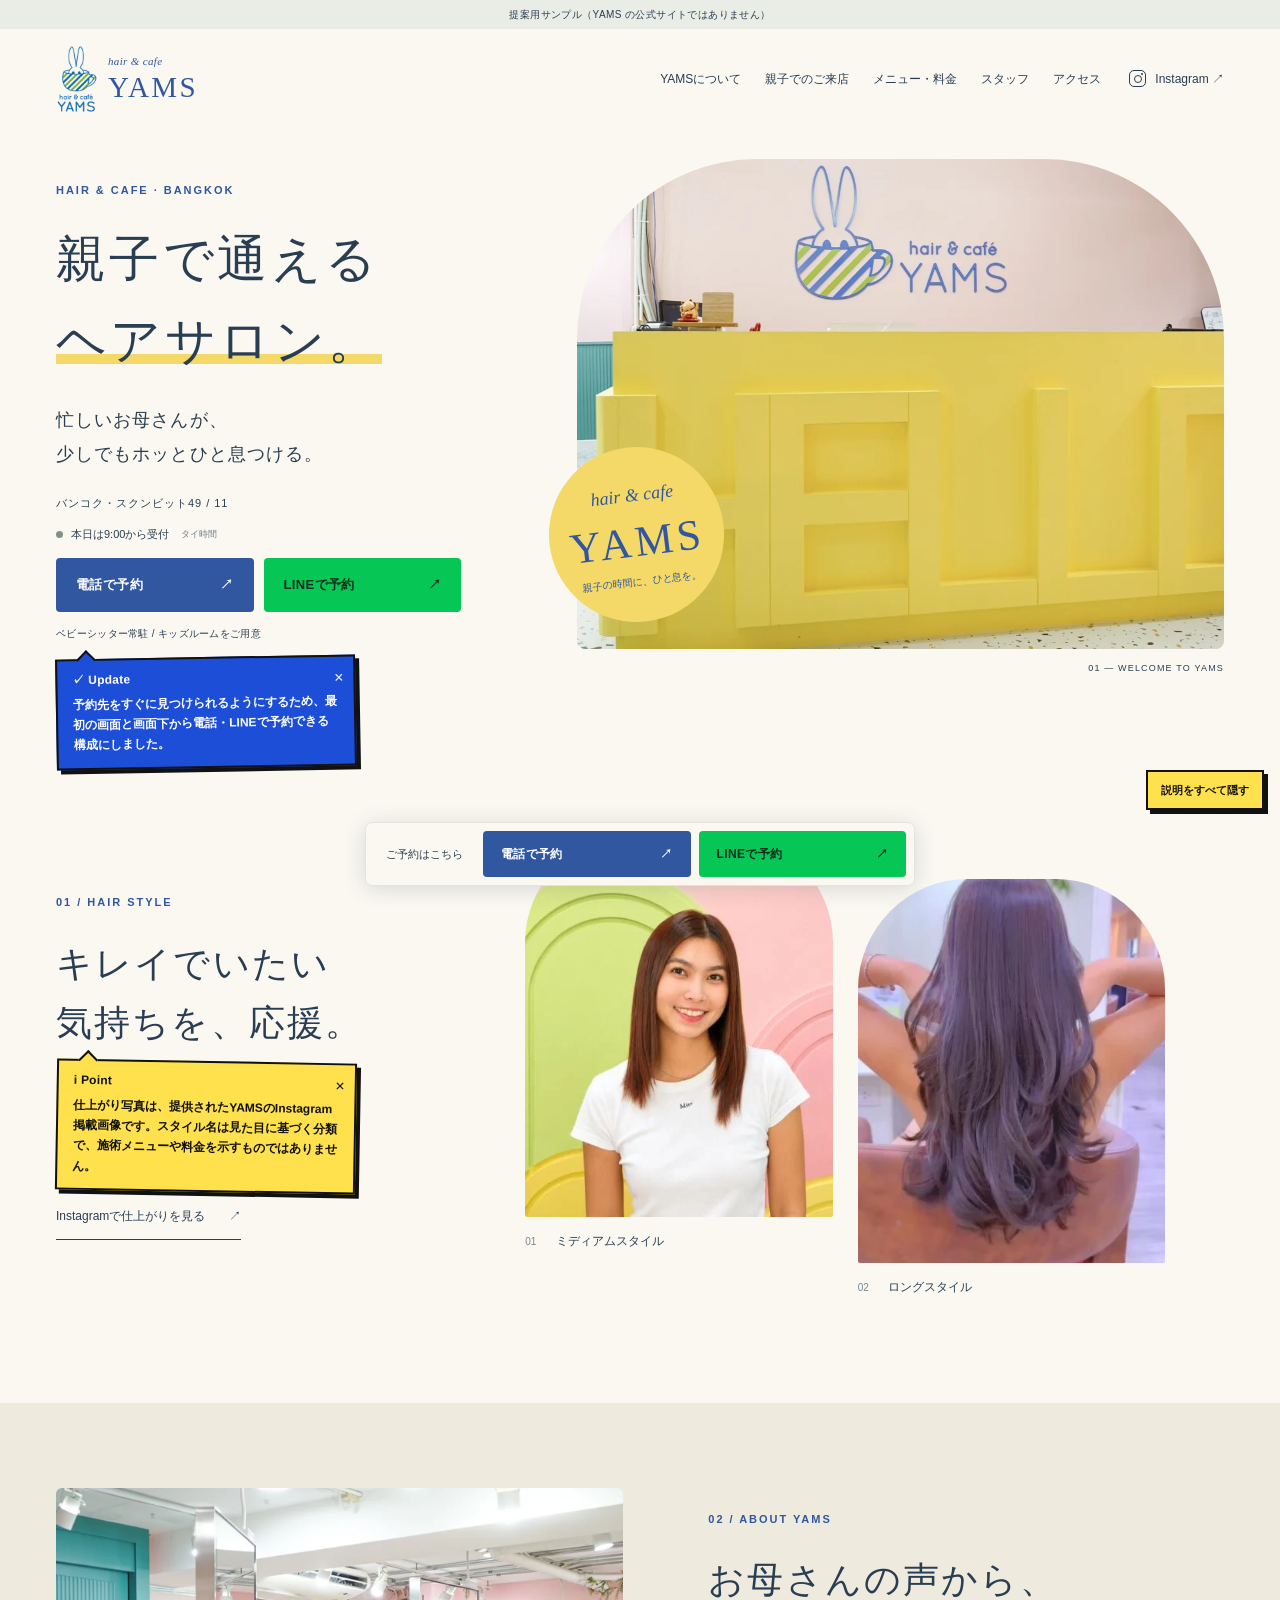
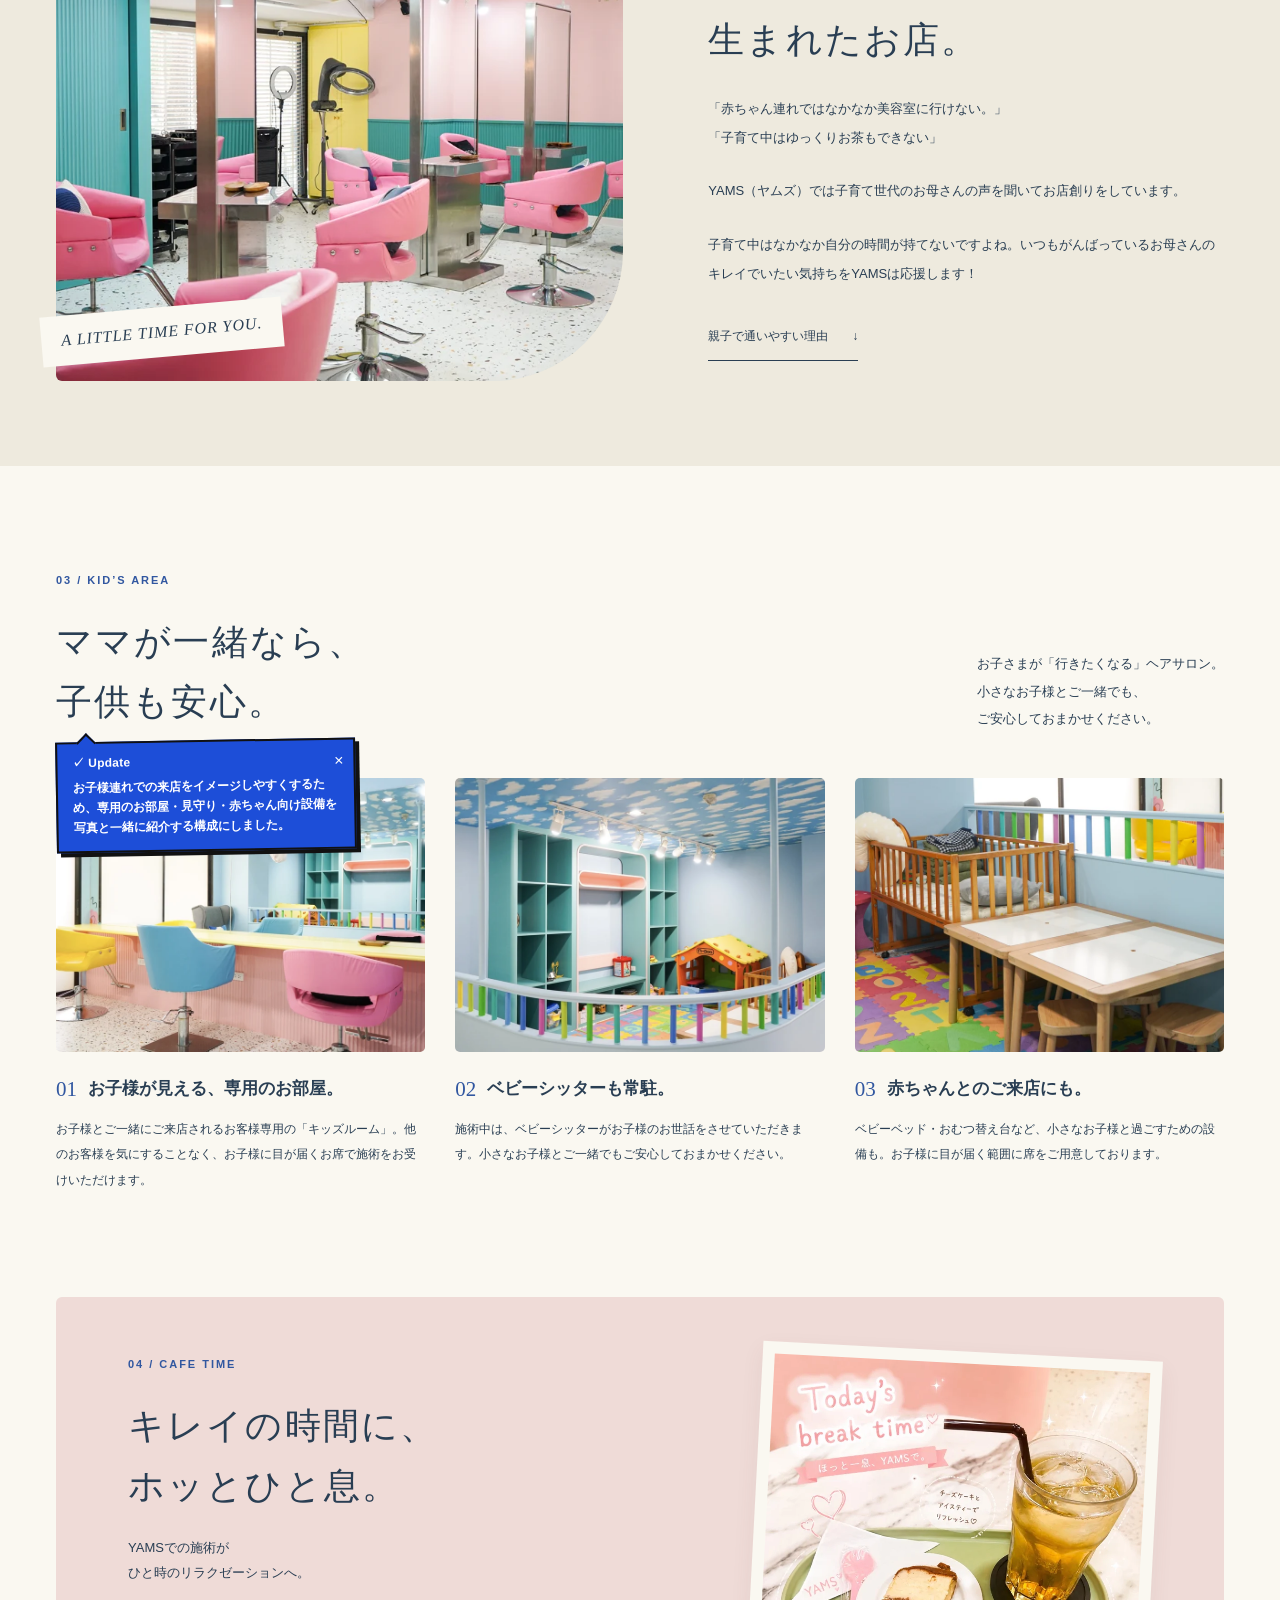
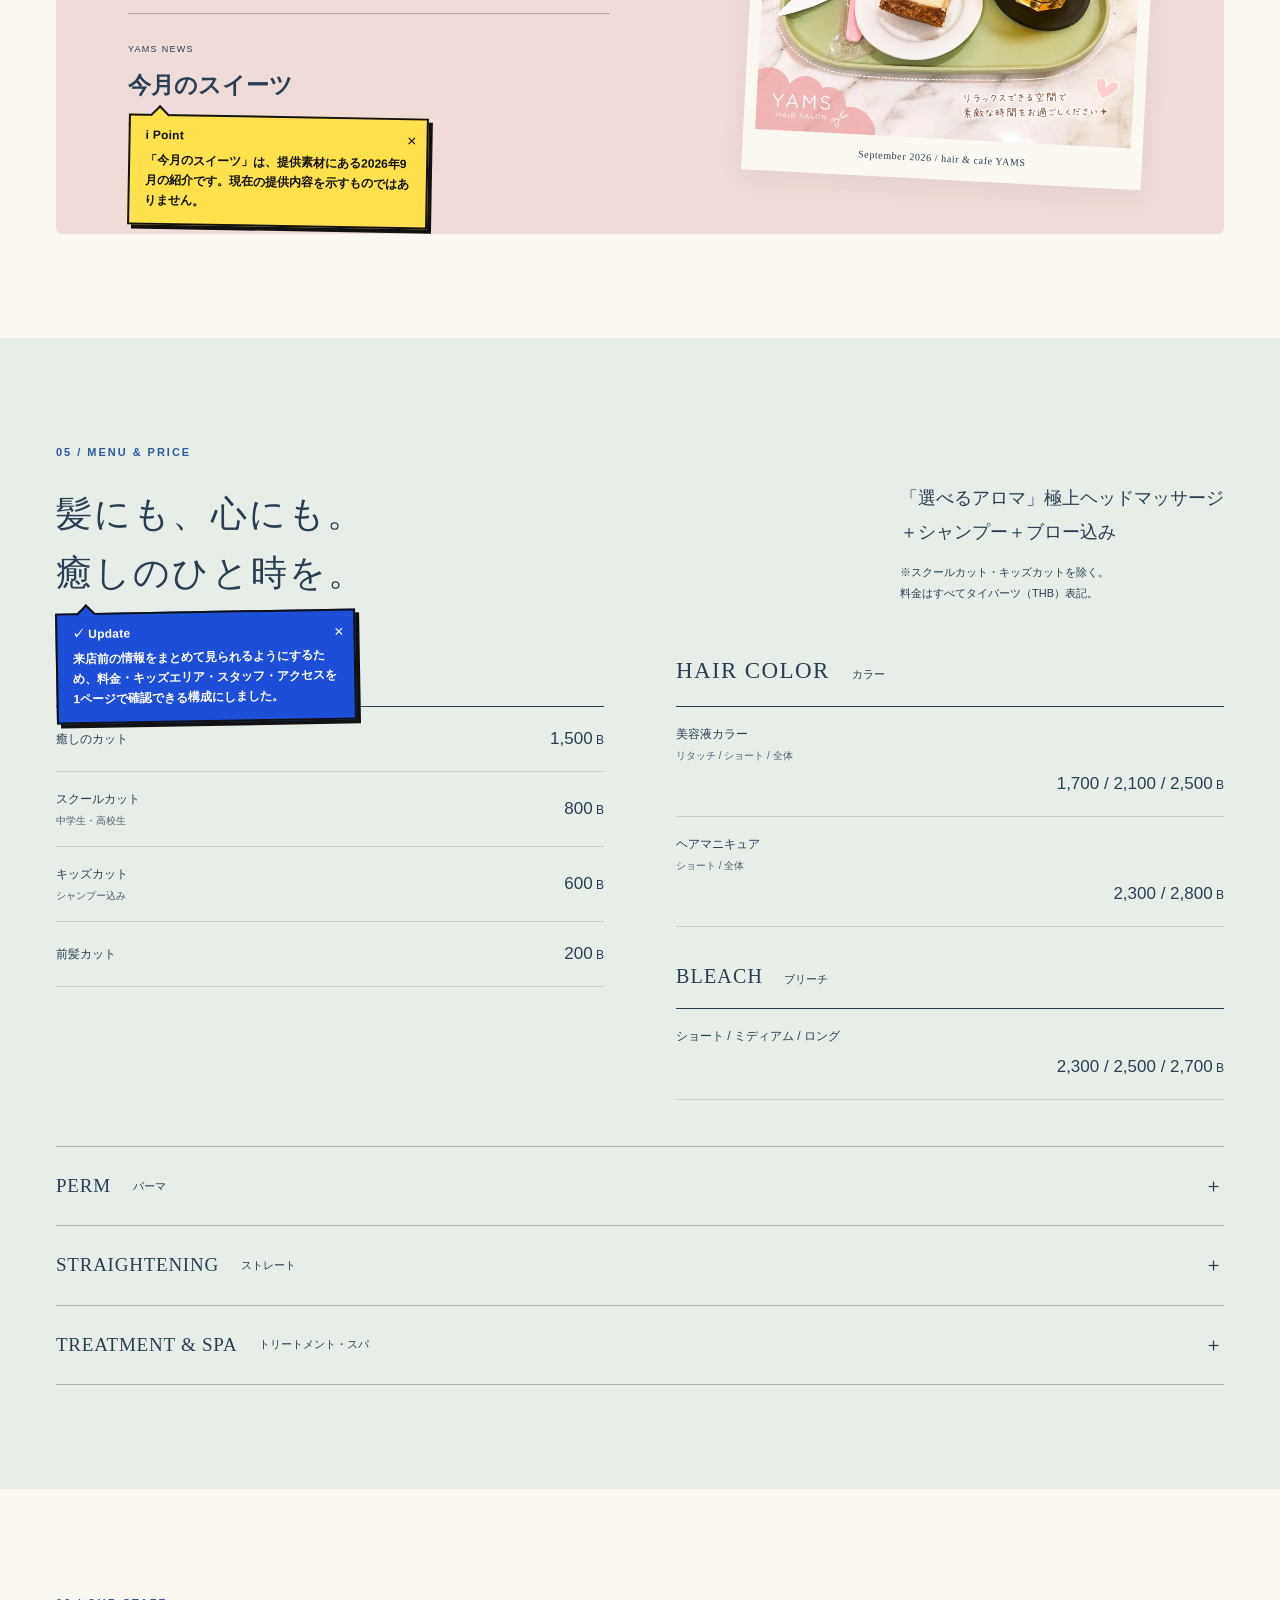
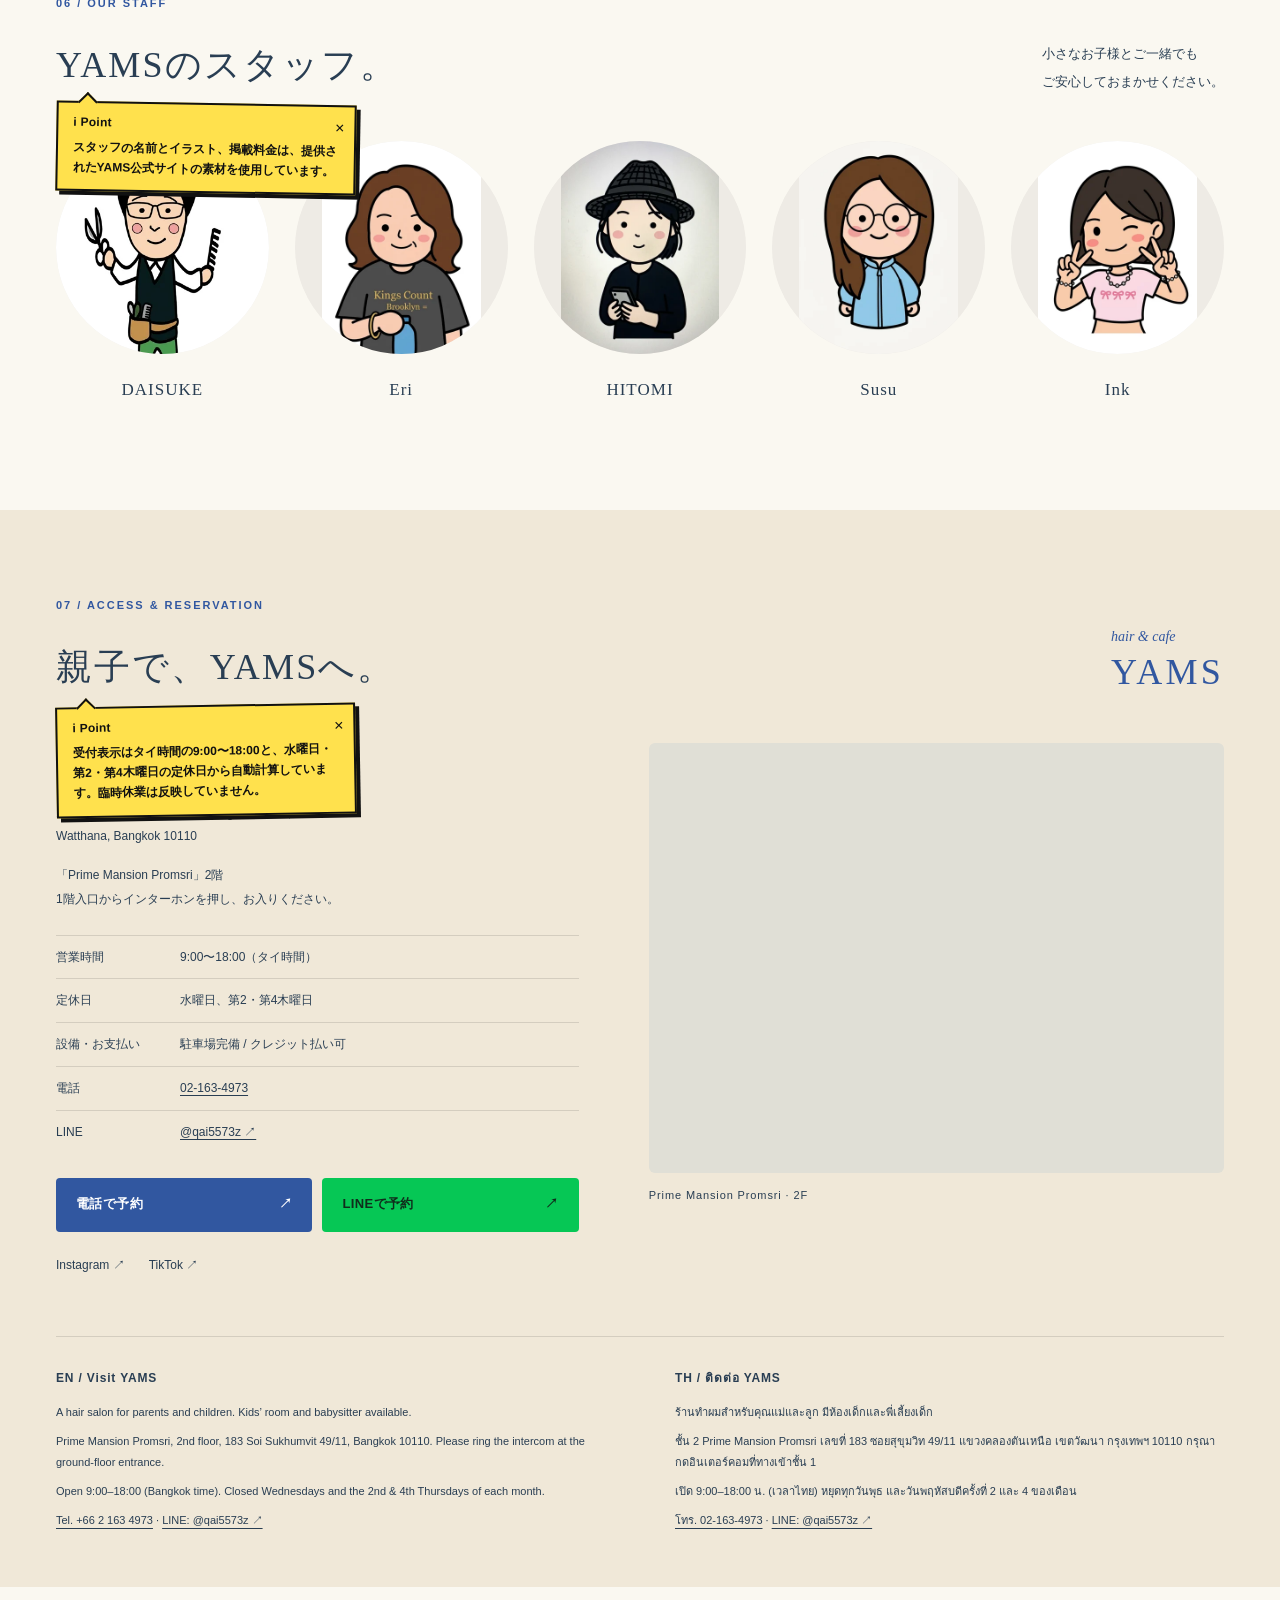
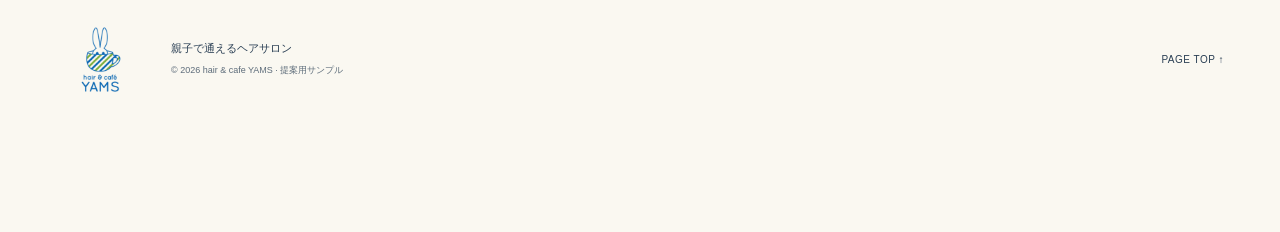
==== commit fe1ac340: "YAMS：トップ下の帯（親子で通えるヘアサロン ✳ …）を削除 Co-Authored-By: Claude Opus 5.5 <noreply@anthropic.com>" ====
--- a/yams/index.html
+++ b/yams/index.html
@@ -47,7 +47,6 @@
         <span class="photo-index">01 — WELCOME TO YAMS</span>
       </div>
     </section>
-    <div class="intro-strip"><span>親子で通えるヘアサロン</span><i aria-hidden="true">✳</i><span>充実のキッズスペース</span><i aria-hidden="true">✳</i><span>ひと時のリラクゼーション</span></div>
 
     <section id="styles" class="section wrap styles-section">
       <div class="section-intro">
--- a/yams/css/style.css
+++ b/yams/css/style.css
@@ -1,9 +1,9 @@
 :root{--paper:#faf8f1;--ink:#293e53;--blue:#3157a0;--yellow:#f4d968;--mint:#dfece5;--pink:#efdbd7;--line:#06C755;--rule:#d7d8ce;--serif:"Yu Mincho","Hiragino Mincho ProN",Georgia,serif;--sans:"Hiragino Kaku Gothic ProN","Yu Gothic",Meiryo,Arial,sans-serif}
-*{box-sizing:border-box}html{scroll-behavior:smooth;scroll-padding-top:24px}body{margin:0;background:var(--paper);color:var(--ink);font-family:var(--sans);font-size:14px;line-height:1.9;-webkit-font-smoothing:antialiased}body,button,a{-webkit-tap-highlight-color:transparent}button,input{font:inherit}button,a{touch-action:manipulation}a{color:inherit;text-decoration:none}button{color:inherit}img{display:block;max-width:100%;height:auto}figure,p,h1,h2,h3,dl,dd{margin:0}button{cursor:pointer}a,button,summary{outline-offset:5px}a:focus-visible,button:focus-visible,summary:focus-visible{outline:3px solid var(--blue)}[hidden]{display:none!important}.wrap{width:min(1200px,calc(100% - 112px));margin-inline:auto}.section{padding-block:104px}.eyebrow{color:var(--blue);font-family:Arial,sans-serif;font-size:11px;font-weight:700;letter-spacing:.18em;margin-bottom:22px}h1,h2{font-family:var(--serif);font-weight:500}h2{font-size:36px;line-height:1.65;letter-spacing:.06em}h3{font-weight:600}.sample-banner{padding:5px 12px;text-align:center;background:#e9ede6;font-size:10px;letter-spacing:.04em}.header{height:100px;display:flex;align-items:center;gap:28px;position:relative;z-index:5}.brand{margin-right:auto}.brand img{object-fit:contain;width:115px;height:72px}.desktop-nav{display:flex;gap:24px;font-size:12px}.desktop-nav a:hover,.social-links a:hover{color:var(--blue);text-decoration:underline;text-underline-offset:5px}.instagram{display:flex;align-items:center;gap:9px;font-family:Arial,sans-serif;font-size:12px}.ig-icon{display:inline-block;width:17px;height:17px;border:1.5px solid;border-radius:5px;position:relative}.ig-icon:before{content:"";position:absolute;width:6px;height:6px;border:1.4px solid;border-radius:50%;left:4px;top:4px}.ig-icon:after{content:"";position:absolute;width:2px;height:2px;background:currentColor;border-radius:50%;right:2px;top:2px}.nav-toggle{display:none}.hero{display:grid;grid-template-columns:.85fr 1.15fr;align-items:center;gap:42px;padding-block:30px 65px;position:relative}.hero .eyebrow{margin-bottom:18px}.hero h1{font-size:clamp(38px,3.9vw,56px);line-height:1.65;letter-spacing:.07em}.hero h1 span{position:relative;z-index:0}.hero h1 span:after{content:"";position:absolute;background:var(--yellow);height:10px;left:0;right:0;bottom:5px;z-index:-1}.hero-lead{font-family:var(--serif);font-size:18px;letter-spacing:.06em;line-height:1.9;margin-top:19px}.hero-location{font-size:11px;margin:22px 0 9px;letter-spacing:.09em}.status{display:flex;align-items:center;gap:8px;font-size:11px;min-height:23px}.status small{opacity:.65;margin-left:4px}.status-dot{width:7px;height:7px;border-radius:50%;background:#809288;flex-shrink:0}.status[data-open="true"] .status-dot{background:#13853e}.booking{display:flex;gap:10px}.hero-booking{margin-top:12px;max-width:405px}.button{display:flex;align-items:center;justify-content:space-between;gap:14px;min-height:54px;padding:12px 20px;font-size:13px;font-weight:700;letter-spacing:.03em;border-radius:4px;transition:filter .15s,transform .15s;flex:1;white-space:nowrap}.button:hover{filter:brightness(.94);transform:translateY(-2px)}.phone{background:var(--blue);color:#fff}.line{background:#06C755;color:#102d1c}.hero-small{font-size:10px;margin-top:12px;letter-spacing:.03em}.hero-visual{position:relative;align-self:stretch;min-height:490px;margin-bottom:15px}.hero-visual>img{width:100%;height:100%;object-fit:cover;object-position:53% 50%;border-radius:180px 180px 8px 8px;position:absolute}.hero-caption{position:absolute;bottom:27px;left:-28px;background:var(--yellow);width:175px;height:175px;border-radius:50%;display:flex;flex-direction:column;align-items:center;justify-content:center;transform:rotate(-7deg);color:var(--blue)}.hero-caption>span:first-child{font-family:Georgia,serif;font-style:italic;font-size:18px}.hero-caption strong{font-family:Georgia,serif;font-weight:400;font-size:43px;line-height:1.4;letter-spacing:.09em}.hero-caption>span:last-child{font-size:10px}.photo-index{position:absolute;bottom:-28px;right:0;font-size:9px;letter-spacing:.13em}.intro-strip{background:var(--mint);padding:18px 24px;display:flex;justify-content:center;align-items:center;gap:62px;color:#496857;font-size:12px;letter-spacing:.09em}.intro-strip i{font-size:20px;font-style:normal}.styles-section{display:grid;grid-template-columns:.8fr 1.4fr;gap:70px;align-items:center}.section-intro>p:not(.eyebrow){margin-top:24px;line-height:2.15}.text-link{display:inline-flex;gap:24px;align-items:center;padding:12px 0;border-bottom:1px solid var(--ink);font-size:12px;margin-top:25px}.text-link span{margin-left:auto}.text-link:hover{color:var(--blue)}.style-gallery{display:grid;grid-template-columns:1fr 1fr;gap:25px;max-width:640px}.style-gallery figure:nth-child(2){padding-top:46px}.style-gallery img{aspect-ratio:4/5;object-fit:cover;width:100%;border-radius:110px 110px 2px 2px}.style-gallery figure:nth-child(2) img{object-position:center 60%}.style-gallery figcaption{font-size:12px;margin-top:13px}.style-gallery figcaption span{font-size:10px;margin-right:16px;opacity:.6}.concept-section{background:#eeeade;padding-block:85px}.concept-grid{display:grid;grid-template-columns:1.1fr 1fr;gap:85px;align-items:center}.concept-photo{position:relative}.concept-photo img{width:100%;aspect-ratio:1.15;object-fit:cover;border-radius:6px 6px 130px 6px}.image-label{position:absolute;bottom:24px;left:-15px;background:var(--paper);padding:10px 20px;font-family:Georgia,serif;font-style:italic;font-size:16px;letter-spacing:.06em;transform:rotate(-5deg)}.concept-copy>p:not(.eyebrow){margin-top:25px;font-size:13px;line-height:2.2}.section-heading{display:flex;align-items:flex-end;justify-content:space-between;gap:30px;margin-bottom:46px}.section-heading>p{font-size:13px;line-height:2.1}.kids-grid{display:grid;grid-template-columns:repeat(3,1fr);gap:30px}.kids-grid img{width:100%;aspect-ratio:1.35;object-fit:cover;border-radius:5px}.feature-title{display:flex;align-items:flex-start;gap:11px;margin-top:22px;margin-bottom:12px}.feature-title>span{font-family:Georgia,serif;color:var(--blue);font-size:21px;line-height:1.5}.feature-title h3{font-family:var(--serif);font-size:17px;line-height:1.8}.kids-grid article>p{font-size:12px;line-height:2.1}.cafe-section{display:grid;grid-template-columns:1fr 1fr;gap:60px;background:var(--pink);padding:54px 72px;align-items:center;border-radius:6px;margin-bottom:104px;position:relative}.cafe-copy>p:not(.eyebrow){margin-top:20px;font-size:13px}.sweets-heading{border-top:1px solid #baa7a5;margin-top:28px;padding-top:20px}.small-label{font-size:9px;letter-spacing:.14em}.sweets-heading h3{font-family:var(--serif);font-size:23px;margin:3px 0}.source-date{font-size:11px}.sweets-photo{transform:rotate(3deg);padding:12px;background:var(--paper);box-shadow:0 8px 22px #66404012;max-width:400px;justify-self:end}.sweets-photo img{width:100%}.sweets-photo figcaption{font-family:Georgia,serif;font-size:10px;text-align:center;letter-spacing:.06em;padding-top:10px}.menu-section{background:#e7eee8}.menu-explanation{max-width:390px}.menu-explanation p{font-family:var(--serif);font-size:18px;line-height:1.9}.menu-explanation small{display:block;margin-top:12px;font-size:11px;line-height:1.9}.price-columns{display:grid;grid-template-columns:1fr 1fr;gap:72px}.price-category{font-family:Georgia,serif;font-size:23px;font-weight:400;padding-bottom:13px;border-bottom:1px solid var(--ink);letter-spacing:.06em}.price-category>span{font-family:var(--sans);font-size:11px;letter-spacing:0;margin-left:15px}.price-category.secondary{margin-top:30px;font-size:20px}.price-list>div{display:flex;align-items:center;justify-content:space-between;gap:20px;border-bottom:1px solid #c8d1c9;padding:16px 0}.price-list dt{font-size:12px}.price-list dt small{display:block;font-size:10px;opacity:.8}.price-list dd{font-family:Georgia,var(--sans);font-size:17px;white-space:nowrap}.price-list dd>span{font-size:12px}.price-columns>div:nth-child(2) .price-list>div{align-items:flex-start;flex-direction:column;gap:3px}.price-columns>div:nth-child(2) .price-list dd{align-self:flex-end}.menu-details{margin-top:46px;display:grid;grid-template-columns:1fr;gap:0}.menu-details details{border-bottom:1px solid #a7b5aa}.menu-details details:first-child{border-top:1px solid #a7b5aa}.menu-details summary{padding:21px 0;display:flex;gap:22px;align-items:center;cursor:pointer;font-family:Georgia,serif;font-size:19px;list-style:none;letter-spacing:.04em}.menu-details summary::-webkit-details-marker{display:none}.menu-details summary>span{font-family:var(--sans);font-size:11px;letter-spacing:0}.menu-details summary i{font-family:var(--sans);font-style:normal;margin-left:auto;transition:transform .2s}.menu-details details[open] summary i{transform:rotate(45deg)}.menu-details .price-list{padding:0 15px 24px;max-width:800px}.staff-grid{display:grid;grid-template-columns:repeat(5,1fr);gap:26px}.staff-grid img{width:100%;aspect-ratio:1;object-fit:contain;background:#eeebe5;border-radius:50%}.staff-grid figcaption{text-align:center;font-family:Georgia,serif;letter-spacing:.06em;font-size:17px;margin-top:20px}.access-section{background:#f0e8d8;padding:85px 0 56px}.access-mark{font-family:Georgia,serif;font-style:italic;line-height:1.4;color:var(--blue)}.access-mark strong{font-style:normal;font-size:36px;font-weight:400;letter-spacing:.09em}.access-grid{display:grid;grid-template-columns:1fr 1.1fr;gap:70px}.access-info>h3{font-family:Georgia,serif;font-size:23px;font-weight:400;letter-spacing:.04em}.access-info>p{font-size:12px;margin-top:15px}.directions{line-height:2}.business-info{margin:24px 0}.business-info>div{display:grid;grid-template-columns:112px 1fr;gap:12px;padding:10px 0;border-top:1px solid #d4cdbf;font-size:12px}.business-info dt{font-weight:500}.business-info a{text-decoration:underline;text-underline-offset:3px}.social-links{display:flex;gap:24px;font-size:12px;margin-top:22px}.map-container{min-width:0}.map-container iframe{border:0;width:100%;height:430px;background:#e0dfd6;border-radius:6px;display:block}.map-container>p{font-size:11px;letter-spacing:.08em;margin-top:12px}.language-grid{display:grid;grid-template-columns:1fr 1fr;gap:70px;margin-top:60px;border-top:1px solid #d4cdbf;padding-top:30px}.language-grid h3{font-size:12px;letter-spacing:.07em;margin-bottom:12px}.language-grid p{font-size:11px;line-height:1.9;margin-top:8px}.language-grid a{text-decoration:underline;text-underline-offset:4px}.footer{display:flex;align-items:center;gap:25px;padding-block:40px 140px}.footer img{width:90px;height:65px;object-fit:contain}.footer p{font-size:11px}.footer small{font-size:9px;opacity:.75}.back-top{margin-left:auto;font-size:10px;letter-spacing:.05em}.fixed-booking{position:fixed;bottom:14px;left:50%;transform:translateX(-50%);width:min(550px,calc(100% - 32px));display:flex;align-items:center;gap:8px;padding:8px;background:var(--paper);box-shadow:0 3px 22px #233b4529;border:1px solid #e5e3da;border-radius:7px;z-index:30}.fixed-label{font-size:11px;padding:0 12px;white-space:nowrap}.fixed-booking .button{min-height:46px;padding:10px 18px;font-size:12px}.skip-link{position:fixed;top:-80px;left:16px;padding:8px 16px;background:#fff;z-index:100}.skip-link:focus{top:12px}.mobile-nav{position:absolute;top:100%;right:0;left:0;padding:14px 20px;background:var(--paper);border:1px solid var(--rule);box-shadow:0 8px 16px #293e5315;display:grid;grid-template-columns:1fr 1fr;gap:12px;font-size:12px}
+*{box-sizing:border-box}html{scroll-behavior:smooth;scroll-padding-top:24px}body{margin:0;background:var(--paper);color:var(--ink);font-family:var(--sans);font-size:14px;line-height:1.9;-webkit-font-smoothing:antialiased}body,button,a{-webkit-tap-highlight-color:transparent}button,input{font:inherit}button,a{touch-action:manipulation}a{color:inherit;text-decoration:none}button{color:inherit}img{display:block;max-width:100%;height:auto}figure,p,h1,h2,h3,dl,dd{margin:0}button{cursor:pointer}a,button,summary{outline-offset:5px}a:focus-visible,button:focus-visible,summary:focus-visible{outline:3px solid var(--blue)}[hidden]{display:none!important}.wrap{width:min(1200px,calc(100% - 112px));margin-inline:auto}.section{padding-block:104px}.eyebrow{color:var(--blue);font-family:Arial,sans-serif;font-size:11px;font-weight:700;letter-spacing:.18em;margin-bottom:22px}h1,h2{font-family:var(--serif);font-weight:500}h2{font-size:36px;line-height:1.65;letter-spacing:.06em}h3{font-weight:600}.sample-banner{padding:5px 12px;text-align:center;background:#e9ede6;font-size:10px;letter-spacing:.04em}.header{height:100px;display:flex;align-items:center;gap:28px;position:relative;z-index:5}.brand{margin-right:auto}.brand img{object-fit:contain;width:115px;height:72px}.desktop-nav{display:flex;gap:24px;font-size:12px}.desktop-nav a:hover,.social-links a:hover{color:var(--blue);text-decoration:underline;text-underline-offset:5px}.instagram{display:flex;align-items:center;gap:9px;font-family:Arial,sans-serif;font-size:12px}.ig-icon{display:inline-block;width:17px;height:17px;border:1.5px solid;border-radius:5px;position:relative}.ig-icon:before{content:"";position:absolute;width:6px;height:6px;border:1.4px solid;border-radius:50%;left:4px;top:4px}.ig-icon:after{content:"";position:absolute;width:2px;height:2px;background:currentColor;border-radius:50%;right:2px;top:2px}.nav-toggle{display:none}.hero{display:grid;grid-template-columns:.85fr 1.15fr;align-items:center;gap:42px;padding-block:30px 65px;position:relative}.hero .eyebrow{margin-bottom:18px}.hero h1{font-size:clamp(38px,3.9vw,56px);line-height:1.65;letter-spacing:.07em}.hero h1 span{position:relative;z-index:0}.hero h1 span:after{content:"";position:absolute;background:var(--yellow);height:10px;left:0;right:0;bottom:5px;z-index:-1}.hero-lead{font-family:var(--serif);font-size:18px;letter-spacing:.06em;line-height:1.9;margin-top:19px}.hero-location{font-size:11px;margin:22px 0 9px;letter-spacing:.09em}.status{display:flex;align-items:center;gap:8px;font-size:11px;min-height:23px}.status small{opacity:.65;margin-left:4px}.status-dot{width:7px;height:7px;border-radius:50%;background:#809288;flex-shrink:0}.status[data-open="true"] .status-dot{background:#13853e}.booking{display:flex;gap:10px}.hero-booking{margin-top:12px;max-width:405px}.button{display:flex;align-items:center;justify-content:space-between;gap:14px;min-height:54px;padding:12px 20px;font-size:13px;font-weight:700;letter-spacing:.03em;border-radius:4px;transition:filter .15s,transform .15s;flex:1;white-space:nowrap}.button:hover{filter:brightness(.94);transform:translateY(-2px)}.phone{background:var(--blue);color:#fff}.line{background:#06C755;color:#102d1c}.hero-small{font-size:10px;margin-top:12px;letter-spacing:.03em}.hero-visual{position:relative;align-self:stretch;min-height:490px;margin-bottom:15px}.hero-visual>img{width:100%;height:100%;object-fit:cover;object-position:53% 50%;border-radius:180px 180px 8px 8px;position:absolute}.hero-caption{position:absolute;bottom:27px;left:-28px;background:var(--yellow);width:175px;height:175px;border-radius:50%;display:flex;flex-direction:column;align-items:center;justify-content:center;transform:rotate(-7deg);color:var(--blue)}.hero-caption>span:first-child{font-family:Georgia,serif;font-style:italic;font-size:18px}.hero-caption strong{font-family:Georgia,serif;font-weight:400;font-size:43px;line-height:1.4;letter-spacing:.09em}.hero-caption>span:last-child{font-size:10px}.photo-index{position:absolute;bottom:-28px;right:0;font-size:9px;letter-spacing:.13em}.styles-section{display:grid;grid-template-columns:.8fr 1.4fr;gap:70px;align-items:center}.section-intro>p:not(.eyebrow){margin-top:24px;line-height:2.15}.text-link{display:inline-flex;gap:24px;align-items:center;padding:12px 0;border-bottom:1px solid var(--ink);font-size:12px;margin-top:25px}.text-link span{margin-left:auto}.text-link:hover{color:var(--blue)}.style-gallery{display:grid;grid-template-columns:1fr 1fr;gap:25px;max-width:640px}.style-gallery figure:nth-child(2){padding-top:46px}.style-gallery img{aspect-ratio:4/5;object-fit:cover;width:100%;border-radius:110px 110px 2px 2px}.style-gallery figure:nth-child(2) img{object-position:center 60%}.style-gallery figcaption{font-size:12px;margin-top:13px}.style-gallery figcaption span{font-size:10px;margin-right:16px;opacity:.6}.concept-section{background:#eeeade;padding-block:85px}.concept-grid{display:grid;grid-template-columns:1.1fr 1fr;gap:85px;align-items:center}.concept-photo{position:relative}.concept-photo img{width:100%;aspect-ratio:1.15;object-fit:cover;border-radius:6px 6px 130px 6px}.image-label{position:absolute;bottom:24px;left:-15px;background:var(--paper);padding:10px 20px;font-family:Georgia,serif;font-style:italic;font-size:16px;letter-spacing:.06em;transform:rotate(-5deg)}.concept-copy>p:not(.eyebrow){margin-top:25px;font-size:13px;line-height:2.2}.section-heading{display:flex;align-items:flex-end;justify-content:space-between;gap:30px;margin-bottom:46px}.section-heading>p{font-size:13px;line-height:2.1}.kids-grid{display:grid;grid-template-columns:repeat(3,1fr);gap:30px}.kids-grid img{width:100%;aspect-ratio:1.35;object-fit:cover;border-radius:5px}.feature-title{display:flex;align-items:flex-start;gap:11px;margin-top:22px;margin-bottom:12px}.feature-title>span{font-family:Georgia,serif;color:var(--blue);font-size:21px;line-height:1.5}.feature-title h3{font-family:var(--serif);font-size:17px;line-height:1.8}.kids-grid article>p{font-size:12px;line-height:2.1}.cafe-section{display:grid;grid-template-columns:1fr 1fr;gap:60px;background:var(--pink);padding:54px 72px;align-items:center;border-radius:6px;margin-bottom:104px;position:relative}.cafe-copy>p:not(.eyebrow){margin-top:20px;font-size:13px}.sweets-heading{border-top:1px solid #baa7a5;margin-top:28px;padding-top:20px}.small-label{font-size:9px;letter-spacing:.14em}.sweets-heading h3{font-family:var(--serif);font-size:23px;margin:3px 0}.source-date{font-size:11px}.sweets-photo{transform:rotate(3deg);padding:12px;background:var(--paper);box-shadow:0 8px 22px #66404012;max-width:400px;justify-self:end}.sweets-photo img{width:100%}.sweets-photo figcaption{font-family:Georgia,serif;font-size:10px;text-align:center;letter-spacing:.06em;padding-top:10px}.menu-section{background:#e7eee8}.menu-explanation{max-width:390px}.menu-explanation p{font-family:var(--serif);font-size:18px;line-height:1.9}.menu-explanation small{display:block;margin-top:12px;font-size:11px;line-height:1.9}.price-columns{display:grid;grid-template-columns:1fr 1fr;gap:72px}.price-category{font-family:Georgia,serif;font-size:23px;font-weight:400;padding-bottom:13px;border-bottom:1px solid var(--ink);letter-spacing:.06em}.price-category>span{font-family:var(--sans);font-size:11px;letter-spacing:0;margin-left:15px}.price-category.secondary{margin-top:30px;font-size:20px}.price-list>div{display:flex;align-items:center;justify-content:space-between;gap:20px;border-bottom:1px solid #c8d1c9;padding:16px 0}.price-list dt{font-size:12px}.price-list dt small{display:block;font-size:10px;opacity:.8}.price-list dd{font-family:Georgia,var(--sans);font-size:17px;white-space:nowrap}.price-list dd>span{font-size:12px}.price-columns>div:nth-child(2) .price-list>div{align-items:flex-start;flex-direction:column;gap:3px}.price-columns>div:nth-child(2) .price-list dd{align-self:flex-end}.menu-details{margin-top:46px;display:grid;grid-template-columns:1fr;gap:0}.menu-details details{border-bottom:1px solid #a7b5aa}.menu-details details:first-child{border-top:1px solid #a7b5aa}.menu-details summary{padding:21px 0;display:flex;gap:22px;align-items:center;cursor:pointer;font-family:Georgia,serif;font-size:19px;list-style:none;letter-spacing:.04em}.menu-details summary::-webkit-details-marker{display:none}.menu-details summary>span{font-family:var(--sans);font-size:11px;letter-spacing:0}.menu-details summary i{font-family:var(--sans);font-style:normal;margin-left:auto;transition:transform .2s}.menu-details details[open] summary i{transform:rotate(45deg)}.menu-details .price-list{padding:0 15px 24px;max-width:800px}.staff-grid{display:grid;grid-template-columns:repeat(5,1fr);gap:26px}.staff-grid img{width:100%;aspect-ratio:1;object-fit:contain;background:#eeebe5;border-radius:50%}.staff-grid figcaption{text-align:center;font-family:Georgia,serif;letter-spacing:.06em;font-size:17px;margin-top:20px}.access-section{background:#f0e8d8;padding:85px 0 56px}.access-mark{font-family:Georgia,serif;font-style:italic;line-height:1.4;color:var(--blue)}.access-mark strong{font-style:normal;font-size:36px;font-weight:400;letter-spacing:.09em}.access-grid{display:grid;grid-template-columns:1fr 1.1fr;gap:70px}.access-info>h3{font-family:Georgia,serif;font-size:23px;font-weight:400;letter-spacing:.04em}.access-info>p{font-size:12px;margin-top:15px}.directions{line-height:2}.business-info{margin:24px 0}.business-info>div{display:grid;grid-template-columns:112px 1fr;gap:12px;padding:10px 0;border-top:1px solid #d4cdbf;font-size:12px}.business-info dt{font-weight:500}.business-info a{text-decoration:underline;text-underline-offset:3px}.social-links{display:flex;gap:24px;font-size:12px;margin-top:22px}.map-container{min-width:0}.map-container iframe{border:0;width:100%;height:430px;background:#e0dfd6;border-radius:6px;display:block}.map-container>p{font-size:11px;letter-spacing:.08em;margin-top:12px}.language-grid{display:grid;grid-template-columns:1fr 1fr;gap:70px;margin-top:60px;border-top:1px solid #d4cdbf;padding-top:30px}.language-grid h3{font-size:12px;letter-spacing:.07em;margin-bottom:12px}.language-grid p{font-size:11px;line-height:1.9;margin-top:8px}.language-grid a{text-decoration:underline;text-underline-offset:4px}.footer{display:flex;align-items:center;gap:25px;padding-block:40px 140px}.footer img{width:90px;height:65px;object-fit:contain}.footer p{font-size:11px}.footer small{font-size:9px;opacity:.75}.back-top{margin-left:auto;font-size:10px;letter-spacing:.05em}.fixed-booking{position:fixed;bottom:14px;left:50%;transform:translateX(-50%);width:min(550px,calc(100% - 32px));display:flex;align-items:center;gap:8px;padding:8px;background:var(--paper);box-shadow:0 3px 22px #233b4529;border:1px solid #e5e3da;border-radius:7px;z-index:30}.fixed-label{font-size:11px;padding:0 12px;white-space:nowrap}.fixed-booking .button{min-height:46px;padding:10px 18px;font-size:12px}.skip-link{position:fixed;top:-80px;left:16px;padding:8px 16px;background:#fff;z-index:100}.skip-link:focus{top:12px}.mobile-nav{position:absolute;top:100%;right:0;left:0;padding:14px 20px;background:var(--paper);border:1px solid var(--rule);box-shadow:0 8px 16px #293e5315;display:grid;grid-template-columns:1fr 1fr;gap:12px;font-size:12px}
 @media(min-width:1600px){.hero{gap:65px}.hero-visual{min-height:530px}.hero h1{font-size:56px}}
-@media(max-width:1100px){.wrap{width:calc(100% - 72px)}.desktop-nav{gap:15px;font-size:11px}.header{gap:20px}.header-social>span:last-child{display:none}.hero{gap:30px;grid-template-columns:1fr 1fr}.hero h1{font-size:41px}.hero-visual{min-height:490px}.hero-caption{width:145px;height:145px;left:-15px}.hero-caption strong{font-size:36px}.styles-section{gap:35px;grid-template-columns:1fr 1.5fr}h2{font-size:31px}.concept-grid{gap:45px}.kids-grid{gap:22px}.feature-title h3{font-size:15px}.price-columns{gap:40px}.access-grid,.language-grid{gap:40px}.intro-strip{gap:35px}.cafe-section{padding:45px;gap:40px}}
-@media(max-width:800px){.wrap{width:calc(100% - 48px)}.desktop-nav{display:none}.header-social{margin-left:auto}.header-social>span:last-child{display:inline}.nav-toggle{display:flex;align-items:center;gap:12px;border:1px solid var(--rule);background:transparent;border-radius:3px;padding:7px 12px;font-size:11px;min-height:42px}.brand{margin-right:0}.header{height:88px;gap:20px}.hero h1{font-size:34px}.hero{padding-top:20px;gap:26px}.hero-visual{min-height:470px}.hero-lead{font-size:16px}.hero .button{font-size:11px;padding-inline:12px}.hero-small{font-size:9px;letter-spacing:0}.hero-location{font-size:10px}.hero-caption{width:130px;height:130px;bottom:36px}.hero-caption>span:last-child{font-size:8px}.hero-caption strong{font-size:30px}.hero .eyebrow{font-size:9px}.section{padding-block:76px}h2{font-size:28px}.intro-strip{font-size:10px;gap:22px}.styles-section{gap:28px}.style-gallery{gap:15px}.style-gallery figcaption{font-size:10px}.style-gallery figcaption span{margin-right:5px}.concept-grid{gap:35px}.concept-section{padding-block:60px}.concept-copy>p:not(.eyebrow){font-size:12px;margin-top:18px}.section-heading{gap:25px}.section-heading>p{font-size:12px}.feature-title{gap:8px}.feature-title h3{font-size:14px}.kids-grid{gap:18px}.kids-grid article>p{font-size:11px}.cafe-section{padding:36px;gap:32px;margin-bottom:76px}.sweets-heading h3{font-size:21px}.menu-explanation p{font-size:15px}.menu-explanation small{font-size:10px}.price-columns{gap:30px}.price-category{font-size:20px}.price-category>span{font-size:10px}.price-list dd{font-size:16px}.staff-grid{gap:18px}.staff-grid figcaption{font-size:14px}.access-grid{gap:30px;grid-template-columns:1fr 1fr}.access-grid .booking{flex-direction:column}.business-info>div{grid-template-columns:90px 1fr;font-size:11px}.map-container iframe{height:450px}.language-grid{gap:32px}}
-@media(max-width:600px){.wrap{width:calc(100% - 40px)}.sample-banner{font-size:9px;padding-block:5px}.header{height:78px;gap:16px}.brand img{width:94px;height:58px}.header-social{font-size:10px;gap:6px}.nav-toggle{font-size:10px;padding:7px 9px;gap:5px}.hero{display:flex;flex-direction:column;gap:24px;padding-top:17px;padding-bottom:46px;align-items:stretch}.hero .eyebrow{font-size:10px;margin-bottom:10px}.hero h1{font-size:38px;line-height:1.55;letter-spacing:.06em}.hero-lead{font-size:15px;line-height:1.8;margin-top:12px}.hero-lead br{display:none}.hero-location{margin-top:15px;margin-bottom:5px;font-size:10px}.hero-booking{max-width:none;margin-top:9px;gap:8px}.hero .button{min-height:50px;font-size:13px;padding-inline:18px}.hero-small{font-size:10px;margin-top:8px}.hero-visual{min-height:285px;margin:0 0 12px 12px}.hero-visual>img{border-radius:110px 110px 5px 5px;object-position:55% 55%}.hero-caption{left:-11px;width:120px;height:120px;bottom:15px}.hero-caption>span:first-child{font-size:15px}.photo-index{font-size:8px;bottom:-25px}.intro-strip{gap:13px;padding:14px 12px;font-size:9px;letter-spacing:0;flex-wrap:wrap}.intro-strip i{font-size:13px}.intro-strip span:last-child,.intro-strip i:nth-last-child(2){display:none}.section{padding-block:58px}.eyebrow{font-size:10px;margin-bottom:16px}h2{font-size:29px;line-height:1.7}.styles-section{display:block}.section-intro>p:not(.eyebrow){margin-top:18px;font-size:12px}.section-intro>p:not(.eyebrow) br{display:none}.text-link{margin-top:18px;font-size:11px}.style-gallery{margin-top:28px;gap:18px;max-width:400px;margin-inline:auto}.style-gallery figure:nth-child(2){padding-top:30px}.style-gallery img{border-radius:80px 80px 3px 3px}.style-gallery figcaption{font-size:10px;white-space:nowrap}.concept-grid{display:flex;flex-direction:column;gap:37px}.concept-photo{width:100%}.concept-photo img{aspect-ratio:1.35;border-bottom-right-radius:90px}.image-label{font-size:13px;bottom:18px;left:-8px;padding:8px 15px}.concept-copy{width:100%}.concept-copy>p:not(.eyebrow){font-size:12px;line-height:2.1}.section-heading{display:block;margin-bottom:30px}.section-heading>p{margin-top:22px;font-size:12px}.kids-grid{grid-template-columns:1fr;gap:33px}.kids-grid img{aspect-ratio:1.65}.feature-title{margin-top:17px;margin-bottom:10px;gap:13px}.feature-title h3{font-size:18px}.kids-grid article>p{font-size:12px}.cafe-section{grid-template-columns:1fr;gap:30px;padding:32px 25px;margin-bottom:58px}.cafe-copy>p:not(.eyebrow){font-size:12px;margin-top:16px}.sweets-heading{margin-top:23px;padding-top:15px}.sweets-photo{max-width:300px;width:100%;justify-self:center;padding:10px}.menu-explanation{margin-top:24px}.menu-explanation p{font-size:16px}.menu-explanation small{font-size:10px}.price-columns{grid-template-columns:1fr;gap:32px}.price-category{font-size:22px}.price-list>div{padding:14px 0}.price-list dd{font-size:18px}.price-list dt{font-size:12px}.price-columns>div:nth-child(2) .price-list>div{gap:5px}.menu-details{margin-top:32px}.menu-details summary{font-size:16px;gap:12px;padding-block:20px}.menu-details summary>span{font-size:9px;max-width:125px}.menu-details .price-list{padding-inline:0}.menu-details .price-list>div{gap:14px}.menu-details .price-list dt{font-size:11px}.menu-details .price-list dd{font-size:15px}.staff-grid{grid-template-columns:repeat(3,1fr);gap:25px 16px}.staff-grid figcaption{margin-top:12px;font-size:13px}.staff-grid figure:nth-child(4){grid-column:1}.access-section{padding-block:56px 40px}.access-section .section-heading{display:flex;align-items:center}.access-mark{font-size:11px}.access-mark strong{font-size:27px}.access-grid{grid-template-columns:1fr;gap:32px}.access-info>h3{font-size:22px}.business-info>div{font-size:12px;grid-template-columns:100px 1fr}.access-grid .booking{flex-direction:row}.access-grid .button{font-size:12px;padding-inline:15px}.map-container iframe{height:310px}.language-grid{grid-template-columns:1fr;gap:28px;margin-top:35px;padding-top:25px}.language-grid p{font-size:12px}.footer{gap:15px;flex-wrap:wrap;padding-block:30px 140px}.footer img{width:75px;height:60px}.footer p{font-size:10px}.footer small{font-size:8px}.back-top{width:100%;text-align:right}.fixed-booking{width:100%;bottom:0;padding:9px 16px calc(9px + env(safe-area-inset-bottom));border-radius:0;border-inline:0;gap:10px}.fixed-label{display:none}.fixed-booking .button{font-size:13px;min-height:46px;padding-inline:18px}}
+@media(max-width:1100px){.wrap{width:calc(100% - 72px)}.desktop-nav{gap:15px;font-size:11px}.header{gap:20px}.header-social>span:last-child{display:none}.hero{gap:30px;grid-template-columns:1fr 1fr}.hero h1{font-size:41px}.hero-visual{min-height:490px}.hero-caption{width:145px;height:145px;left:-15px}.hero-caption strong{font-size:36px}.styles-section{gap:35px;grid-template-columns:1fr 1.5fr}h2{font-size:31px}.concept-grid{gap:45px}.kids-grid{gap:22px}.feature-title h3{font-size:15px}.price-columns{gap:40px}.access-grid,.language-grid{gap:40px}.cafe-section{padding:45px;gap:40px}}
+@media(max-width:800px){.wrap{width:calc(100% - 48px)}.desktop-nav{display:none}.header-social{margin-left:auto}.header-social>span:last-child{display:inline}.nav-toggle{display:flex;align-items:center;gap:12px;border:1px solid var(--rule);background:transparent;border-radius:3px;padding:7px 12px;font-size:11px;min-height:42px}.brand{margin-right:0}.header{height:88px;gap:20px}.hero h1{font-size:34px}.hero{padding-top:20px;gap:26px}.hero-visual{min-height:470px}.hero-lead{font-size:16px}.hero .button{font-size:11px;padding-inline:12px}.hero-small{font-size:9px;letter-spacing:0}.hero-location{font-size:10px}.hero-caption{width:130px;height:130px;bottom:36px}.hero-caption>span:last-child{font-size:8px}.hero-caption strong{font-size:30px}.hero .eyebrow{font-size:9px}.section{padding-block:76px}h2{font-size:28px}.styles-section{gap:28px}.style-gallery{gap:15px}.style-gallery figcaption{font-size:10px}.style-gallery figcaption span{margin-right:5px}.concept-grid{gap:35px}.concept-section{padding-block:60px}.concept-copy>p:not(.eyebrow){font-size:12px;margin-top:18px}.section-heading{gap:25px}.section-heading>p{font-size:12px}.feature-title{gap:8px}.feature-title h3{font-size:14px}.kids-grid{gap:18px}.kids-grid article>p{font-size:11px}.cafe-section{padding:36px;gap:32px;margin-bottom:76px}.sweets-heading h3{font-size:21px}.menu-explanation p{font-size:15px}.menu-explanation small{font-size:10px}.price-columns{gap:30px}.price-category{font-size:20px}.price-category>span{font-size:10px}.price-list dd{font-size:16px}.staff-grid{gap:18px}.staff-grid figcaption{font-size:14px}.access-grid{gap:30px;grid-template-columns:1fr 1fr}.access-grid .booking{flex-direction:column}.business-info>div{grid-template-columns:90px 1fr;font-size:11px}.map-container iframe{height:450px}.language-grid{gap:32px}}
+@media(max-width:600px){.wrap{width:calc(100% - 40px)}.sample-banner{font-size:9px;padding-block:5px}.header{height:78px;gap:16px}.brand img{width:94px;height:58px}.header-social{font-size:10px;gap:6px}.nav-toggle{font-size:10px;padding:7px 9px;gap:5px}.hero{display:flex;flex-direction:column;gap:24px;padding-top:17px;padding-bottom:46px;align-items:stretch}.hero .eyebrow{font-size:10px;margin-bottom:10px}.hero h1{font-size:38px;line-height:1.55;letter-spacing:.06em}.hero-lead{font-size:15px;line-height:1.8;margin-top:12px}.hero-lead br{display:none}.hero-location{margin-top:15px;margin-bottom:5px;font-size:10px}.hero-booking{max-width:none;margin-top:9px;gap:8px}.hero .button{min-height:50px;font-size:13px;padding-inline:18px}.hero-small{font-size:10px;margin-top:8px}.hero-visual{min-height:285px;margin:0 0 12px 12px}.hero-visual>img{border-radius:110px 110px 5px 5px;object-position:55% 55%}.hero-caption{left:-11px;width:120px;height:120px;bottom:15px}.hero-caption>span:first-child{font-size:15px}.photo-index{font-size:8px;bottom:-25px}.section{padding-block:58px}.eyebrow{font-size:10px;margin-bottom:16px}h2{font-size:29px;line-height:1.7}.styles-section{display:block}.section-intro>p:not(.eyebrow){margin-top:18px;font-size:12px}.section-intro>p:not(.eyebrow) br{display:none}.text-link{margin-top:18px;font-size:11px}.style-gallery{margin-top:28px;gap:18px;max-width:400px;margin-inline:auto}.style-gallery figure:nth-child(2){padding-top:30px}.style-gallery img{border-radius:80px 80px 3px 3px}.style-gallery figcaption{font-size:10px;white-space:nowrap}.concept-grid{display:flex;flex-direction:column;gap:37px}.concept-photo{width:100%}.concept-photo img{aspect-ratio:1.35;border-bottom-right-radius:90px}.image-label{font-size:13px;bottom:18px;left:-8px;padding:8px 15px}.concept-copy{width:100%}.concept-copy>p:not(.eyebrow){font-size:12px;line-height:2.1}.section-heading{display:block;margin-bottom:30px}.section-heading>p{margin-top:22px;font-size:12px}.kids-grid{grid-template-columns:1fr;gap:33px}.kids-grid img{aspect-ratio:1.65}.feature-title{margin-top:17px;margin-bottom:10px;gap:13px}.feature-title h3{font-size:18px}.kids-grid article>p{font-size:12px}.cafe-section{grid-template-columns:1fr;gap:30px;padding:32px 25px;margin-bottom:58px}.cafe-copy>p:not(.eyebrow){font-size:12px;margin-top:16px}.sweets-heading{margin-top:23px;padding-top:15px}.sweets-photo{max-width:300px;width:100%;justify-self:center;padding:10px}.menu-explanation{margin-top:24px}.menu-explanation p{font-size:16px}.menu-explanation small{font-size:10px}.price-columns{grid-template-columns:1fr;gap:32px}.price-category{font-size:22px}.price-list>div{padding:14px 0}.price-list dd{font-size:18px}.price-list dt{font-size:12px}.price-columns>div:nth-child(2) .price-list>div{gap:5px}.menu-details{margin-top:32px}.menu-details summary{font-size:16px;gap:12px;padding-block:20px}.menu-details summary>span{font-size:9px;max-width:125px}.menu-details .price-list{padding-inline:0}.menu-details .price-list>div{gap:14px}.menu-details .price-list dt{font-size:11px}.menu-details .price-list dd{font-size:15px}.staff-grid{grid-template-columns:repeat(3,1fr);gap:25px 16px}.staff-grid figcaption{margin-top:12px;font-size:13px}.staff-grid figure:nth-child(4){grid-column:1}.access-section{padding-block:56px 40px}.access-section .section-heading{display:flex;align-items:center}.access-mark{font-size:11px}.access-mark strong{font-size:27px}.access-grid{grid-template-columns:1fr;gap:32px}.access-info>h3{font-size:22px}.business-info>div{font-size:12px;grid-template-columns:100px 1fr}.access-grid .booking{flex-direction:row}.access-grid .button{font-size:12px;padding-inline:15px}.map-container iframe{height:310px}.language-grid{grid-template-columns:1fr;gap:28px;margin-top:35px;padding-top:25px}.language-grid p{font-size:12px}.footer{gap:15px;flex-wrap:wrap;padding-block:30px 140px}.footer img{width:75px;height:60px}.footer p{font-size:10px}.footer small{font-size:8px}.back-top{width:100%;text-align:right}.fixed-booking{width:100%;bottom:0;padding:9px 16px calc(9px + env(safe-area-inset-bottom));border-radius:0;border-inline:0;gap:10px}.fixed-label{display:none}.fixed-booking .button{font-size:13px;min-height:46px;padding-inline:18px}}
 @media(prefers-reduced-motion:reduce){html{scroll-behavior:auto}*,*:before,*:after{animation:none!important;transition:none!important}}
 @media print{.fixed-booking,.nav-toggle,.hero-booking,.sample-banner{display:none}body{background:#fff}.wrap{width:100%}.section{padding-block:30px}details{break-inside:avoid}.footer{padding-bottom:20px}}
 /* Pair the original vertical rabbit logo with a readable wordmark. */
